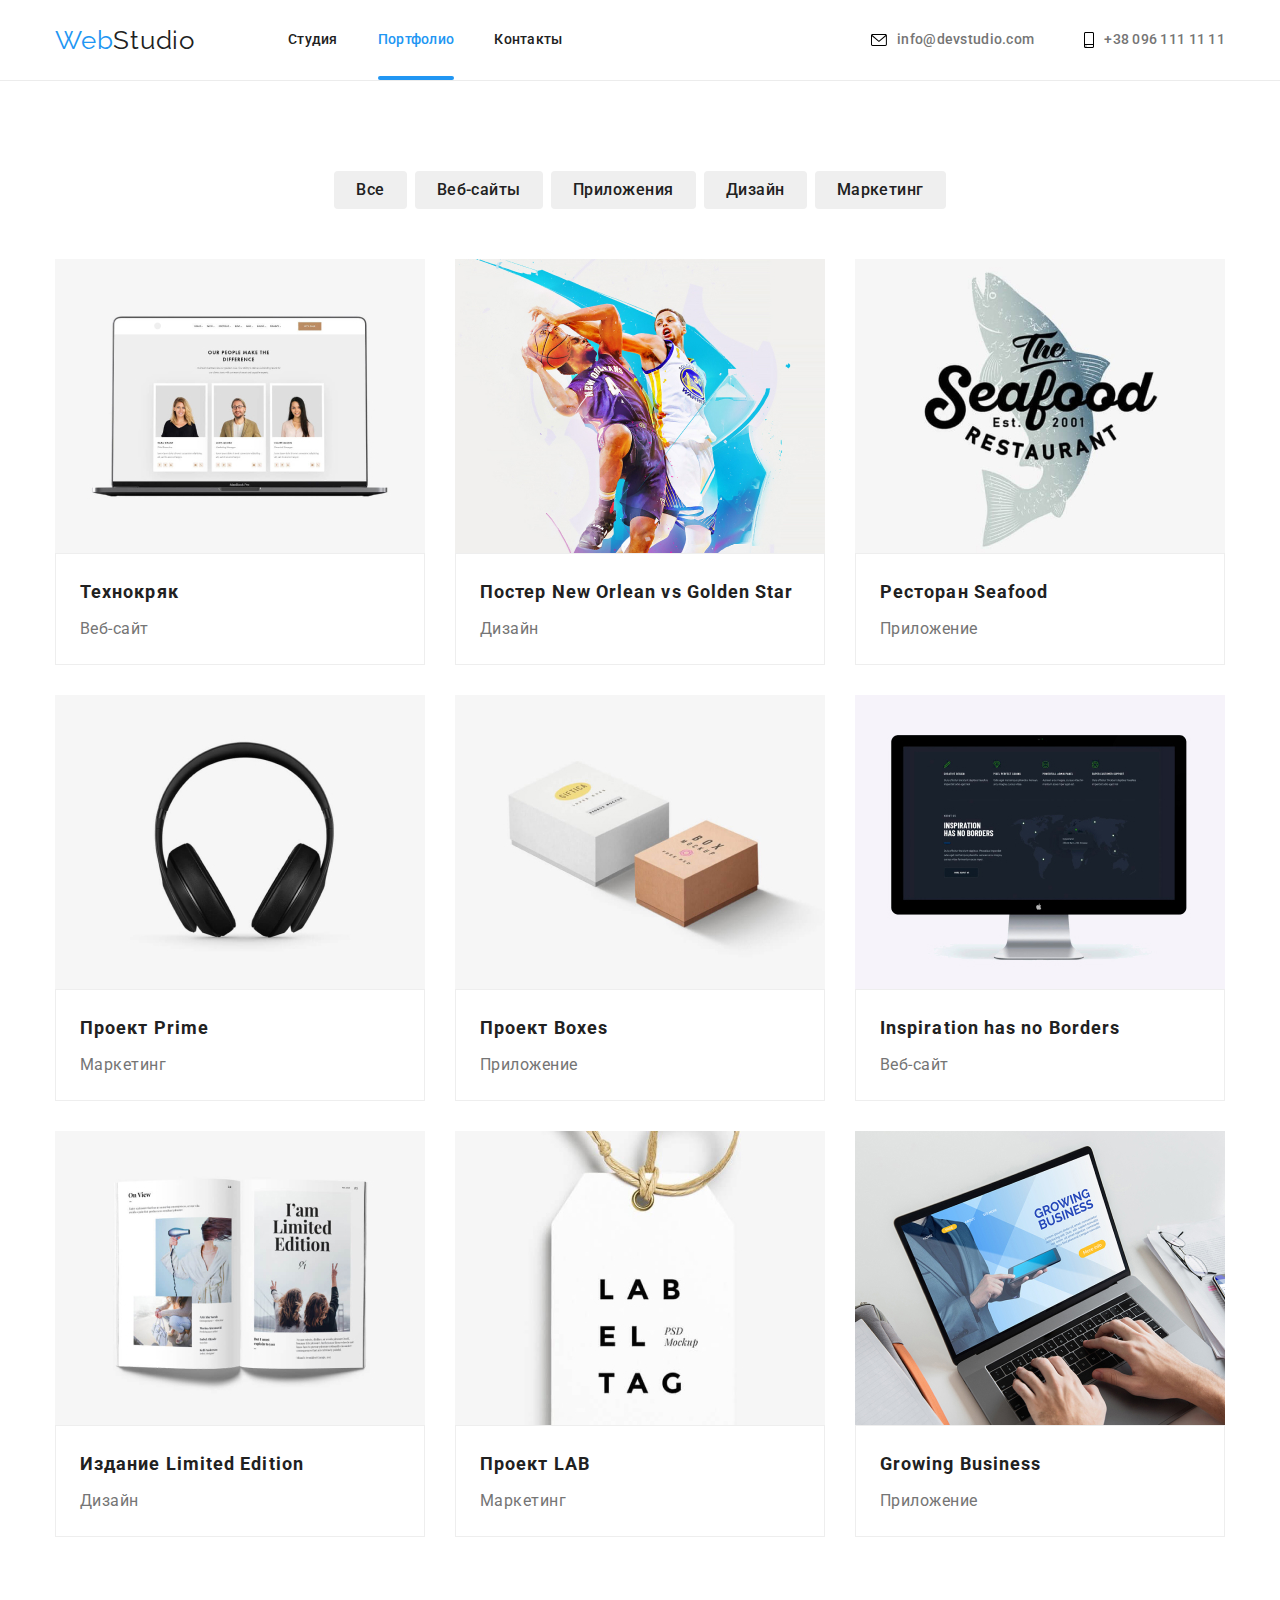
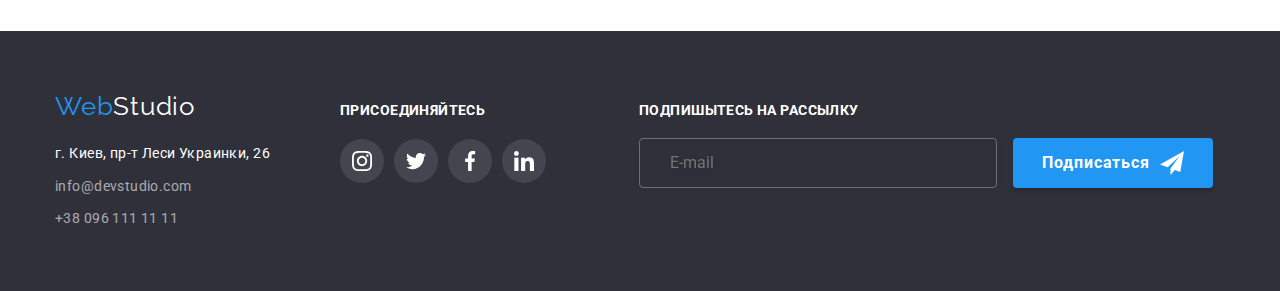
==== portfolio.html @ 2d5330ae "start" ====
<!DOCTYPE html>
<html lang="ru">

<head>
    <meta charset="UTF-8">
    <meta http-equiv="X-UA-Compatible" content="IE=edge">
    <meta name="viewport" content="width=device-width, initial-scale=1.0">
    <title>Document</title>
    <link rel="stylesheet" href="https://cdn.jsdelivr.net/npm/modern-normalize@1.1.0/modern-normalize.min.css">
    <link
        href="https://fonts.googleapis.com/css2?family=Raleway:wght@700&family=Roboto:wght@400;500;700;900&display=swap"
        rel="stylesheet">
    <link rel="stylesheet" href="./css/style.css">

</head>

<body>
    <header class="header-portfolio">

        <div class="container header">
            <a class="logo" href="./index.html"><span class="logo_web">Web</span>Studio</a>

            <nav>
                <ul class="site-nav">
                    <li class="list"><a class="link " href="./index.html">Студия</a></li>
                    <li class="list"><a class="link current" href="./portfolio.html">Портфолио</a></li>
                    <li class="list"><a class="link" href="https://www.google.com/webhp">Контакты</a></li>
                </ul>
            </nav>
            <ul class="auth-nav">
                <li class="list ">

                    <a class="contact mail" href="mailto:info@devstudio.com">
                        <svg class="contact-icon email">
                            <use href="./svg/symbol-defs.svg#icon-mail"></use>
                        </svg> info@devstudio.com</a>
                </li>
                <li class="list">

                    <a class="contact" href="tel:+380961111111">
                        <svg class="contact-icon tell">
                            <use href="./svg/symbol-defs.svg#icon-smartphone"></use>
                        </svg>+38 096 111 11 11</a>
                </li>
            </ul>
        </div>
    </header>
    <main>
        <section class="portfolio-section no-pading">

            <h1 class="visually-hidden">Все</h1>
            <div class="container">

                <ul class="primeri-nav">
                    <li class="list-items"><button class="button" type="button">Все</button></li>
                    <li class="list-items"><button class="button" type="button">Веб-сайты</button></li>
                    <li class="list-items"><button class="button" type="button">Приложения</button></li>
                    <li class="list-items"><button class="button" type="button">Дизайн</button></li>
                    <li class="list-items"><button class="button" type="button">Маркетинг</button></li>
                </ul>
                <ul class="menu">
                    <li class="list-items">
                        <div class="animation"> <img class="images" src="./images/tehnokrak.jpg" alt="Технокряк"
                                width="370">
                            <p class="menu-paragraph">Технокряк это современная площадка распространения коронавируса.
                                Компании используют эту
                                платформу для цифрового
                                шпионажа и атак на защищённые сервера конкурентов.</p>
                        </div>
                        <div class="text-items">
                            <h2 class="title">Технокряк</h2>
                            <p class="paragraph">Веб-сайт</p>
                        </div>
                    </li>
                    <li class="list-items">
                        <img class="images" src="./images/new.jpg" alt="Постер New Orlean vs Golden Star" width="370">
                        <div class="text-items">
                            <h2 class="title">Постер New Orlean vs Golden Star</h2>
                            <p class="paragraph">Дизайн</p>
                        </div>
                    </li>
                    <li class="list-items">
                        <img class="images" src="./images/seafood.jpg" alt="Ресторан Seafood" width="370">
                        <div class="text-items">
                            <h2 class="title">Ресторан Seafood</h2>
                            <p class="paragraph">Приложение</p>
                        </div>
                    </li>
                    <li class="list-items">
                        <img class="images" src="./images/prime.jpg" alt="Проект Prime" width="370">
                        <div class="text-items">
                            <h2 class="title">Проект Prime</h2>
                            <p class="paragraph">Маркетинг</p>
                        </div>
                    </li>
                    <li class="list-items">
                        <img class="images" src="./images/boxes.jpg" alt="Проект Boxes" width="370">
                        <div class="text-items">
                            <h2 class="title">Проект Boxes</h2>
                            <p class="paragraph">Приложение</p>
                        </div>
                    </li>
                    <li class="list-items">
                        <img class="images" src="./images/inspiration.jpg" alt="Inspiration has no Borders" width="370">
                        <div class="text-items">
                            <h3 class="title">Inspiration has no Borders</h3>
                            <p class="paragraph">Веб-сайт</p>
                        </div>
                    </li>
                    <li class="list-items">
                        <img class="images" src="./images/limited.jpg" alt="Издание Limited Edition" width="370">
                        <div class="text-items">
                            <h2 class="title">Издание Limited Edition</h2>
                            <p class="paragraph">Дизайн</p>
                        </div>
                    </li>
                    <li class="list-items">
                        <img class="images" src="./images/lab.jpg" alt="Проект LAB" width="370">
                        <div class="text-items">
                            <h2 class="title">Проект LAB</h2>
                            <p class="paragraph">Маркетинг</p>
                        </div>
                    </li>
                    <li class="list-items">
                        <img class="images" src="./images/growing.jpg" alt="Growing Business" width="370">
                        <div class="text-items">
                            <h2 class="title">Growing Business</h2>
                            <p class="paragraph">Приложение</p>
                        </div>
                    </li>

                </ul>
        </section>


    </main>
    <footer class="footer">
        <div class="container footer-flex">
            <div class="adress">
                <a class="logo-footer" href="./index.html"><span class="logo_web">Web</span>Studio</a>
                <address>
                    <ul class="list">
                        <li class="list-items"><a class="adress"
                                href="https://www.google.com.ua/maps/place/бул.+Леси+Украинки,+26,+Киев,+02000/@50.4265807,30.5361918,17z/data=!3m1!4b1!4m5!3m4!1s0x40d4cf0e033ecbe9:0x57a4dffefec77da0!8m2!3d50.4265807!4d30.5383858?hl=ru">г.
                                Киев, пр-т Леси Украинки, 26</a></li>
                        <li class="list-items"><a class="contact" href="mailto:info@devstudio.com">
                                info@devstudio.com</a>
                        </li>
                        <li class="list-items"><a class="contact" href="tel:+380961111111">+38 096 111 11 11</a></li>
                    </ul>
            </div>

            </address>
            <div class="social-network">
                <h3 class="title">присоединяйтесь</h3>
                <ul class="list">
                    <li class="items">
                        <a href="#" class="link">
                            <svg class="icon">
                                <use href="./svg/symbol-defs.svg#icon-instagram"></use>
                            </svg>
                        </a>

                    </li>
                    <li class="items">
                        <a href="#" class="link">
                            <svg class="icon">
                                <use href="./svg/symbol-defs.svg#icon-twitter"></use>
                            </svg>
                        </a>

                    </li>
                    <li class="items">
                        <a href="#" class="link">
                            <svg class="icon">
                                <use href="./svg/symbol-defs.svg#icon-facebook"></use>
                            </svg>
                        </a>

                    </li>
                    <li class="items">
                        <a href="#" class="link">
                            <svg class="icon">
                                <use href="./svg/symbol-defs.svg#icon-linkedin"></use>
                            </svg>
                        </a>

                    </li>

                </ul>
            </div>
            <form class="form-subscribe">
                <div class="form-container">
                    <div class="subscribe-window-cont">
                        <label for="input-mail" class="subscribe-text">Подпишытесь на рассылку</label>
                        <input type="email" name="email" value="" class="window-mail" id="input-mail"
                            placeholder="E-mail" />
                    </div>
                    <button type="submit" class="subscribe-b">Подписаться
                        <svg class="icon-send">
                            <use href="./svg/symbol-defs.svg#icon-send"></use>
                        </svg></button>
                </div>

            </form>
        </div>
    </footer>
</body>
---- css/style.css ----
:root {
  --primeri-text-color: #757575;
  --title-text-color: #212121;
  --accent-color: #2196f3;
  --primeri-bg-color: #ffffff;
  --title-margiin-bottom: 10px;
}

body {
  background-color: var(--primeri-bg-color);
  color: var(--title-text-color);
font-family: Roboto, sans-serif;
}
h1,h2,h3,h4,h5,h6{
  margin-top: 0;
  margin-bottom: 0;
}
ul {
  list-style: none;
  margin-bottom: 0;
  margin-top: 0;
  padding: 0;
}
a {
  text-decoration: none;
}
p{
  margin-bottom: 0;
  margin-top: 0;
}
img{
  display: block;
}
.visually-hidden {
  position: absolute;
  white-space: nowrap;
  width: 1px;
  height: 1px;
  overflow: hidden;
  border: 0;
  padding: 0;
  clip: rect(0 0 0 0);
  clip-path: inset(50%);
  margin: -1px;
}
.container {
  width: 1200px;
  padding-left: 15px;
  padding-right: 15px;
  margin-left: auto;
  margin-right: auto;
}

/* Button */
.button-primeri {
  display: inline-block;
  color: var(--primeri-bg-color);
  background-color: var(--accent-color);
  font-family: Roboto, sans-serif;
  font-size: 16px;
  line-height: calc(30 / 16);
  font-weight:bold;
  cursor: pointer;
  letter-spacing: 0.06em;
  border-radius: 4px;
  padding: 10px 32px;
  min-width: 200px;
  text-align: center;
}
.section .no-pading{
  padding-top: 0;
  padding-bottom: 0;
}
/* шапка */
.header{
  display: flex;
  align-items: center;
}
.logo {
  color: var(--title-text-color);
  font-family: Raleway;
  font-size: 26px;
  line-height: 1.19;
  letter-spacing: 0.03em;
}
.logo_web {
  color: var(--accent-color);
  font-family: Raleway;
  font-size: 26px;
  line-height: 1.19;
  letter-spacing: 0.03em;
}
.logo-footer {
  margin-bottom: 20px;
  color: var(--primeri-bg-color);
  font-family: Raleway;
  font-size: 26px;
  line-height: 1.19;
  letter-spacing: 0.03em;
}
.site-nav{
  padding: 0;
  margin: 0;
  display: flex;
  margin-left: 93px;
}
.site-nav .list + .list{
  margin-left: 40px;
}
.site-nav .link {
  display: block;
  padding-top: 32px;
  padding-bottom: 32px;
  color: var(--title-text-color);
  font-size: 14px;
  line-height: 1.14;
  font-weight: 500;
  letter-spacing: 0.02em;
  position: relative;
  transition: color 250ms ;
}
.site-nav .link:focus,
.site-nav .link:hover {
  color: var(--accent-color);
  
}
.site-nav .link.current {
  color: var(--accent-color);
}
.current::after{
  position: absolute;
  bottom: 0;
  content: "";
  display: block;
  height: 4px;
  min-width: 48px;
  border-radius: 2px;
  background-color: #2196F3;
  width: 100%;
}
.auth-nav{margin-left: auto;
   padding: 0;
  display: flex;
 
}

.auth-nav .list:not(:first-child){
  margin-left: 50px;
}
.auth-nav .contact {
  color: var(--primeri-text-color);
  font-size: 14px;
  line-height: 1.14;
  font-weight: 500;
  letter-spacing: 0.02em;
  display: flex;
  align-items: center;
 transition: color 250ms;
}
.auth-nav .contact:hover,
.auth-nav .contact:focus {
  color: var(--accent-color); 
}
.auth-nav .contact-icon{
transition: fill 250ms;
}
.auth-nav .contact:hover .contact-icon,
.auth-nav .contact:focus .contact-icon{
  fill: var(--accent-color);
}
.auth-nav .email{
  width: 16px;
  height: 12px;
  margin-right: 10px;
}

.auth-nav .tell{
  
  width: 10px;
  height: 16px;
  margin-right: 10px;
}
/* main-title */
.main {
  
  padding-top: 200px;
  padding-bottom: 200px;
  /* background-color: #2f303a; */
  text-align: center;
  background:  rgba(47, 48, 58, 0.4);
  background-image:linear-gradient(rgba(47, 48, 58, 0.4),rgba(47, 48, 58, 0.4)), url(../images/bg-main.jpg)  ;
  background-size: cover;
  background-position: center;
  width: 1600px;
  margin-left: auto;
  margin-right: auto;
 
}

.main-title {
  margin-top: 0;
  margin-bottom: 30px;
  color: var(--primeri-bg-color);
  font-size: 44px;
  line-height: 1.36;
  letter-spacing: 0.06em;
  text-align: center;
}
.backdrop{
  position: fixed;
  top: 0;
  left: 0;
  width: 100vw;
  height: 100vh;
  background: rgba(47, 48, 58, 0.8);
}
/* ---------------------Modal-Window------------------ */
.backdrop.is-hidden{
  opacity: 0;
  pointer-events: none;
}
.modal {
     position: absolute;
   top: 50%;
   left: 50%;
   transform: translate(-50% ,-50%);
   padding: 40px;

  height: 581px;
  width: 528px;

  background-color: var(--primeri-bg-color);
box-shadow: 0px 1px 3px rgba(0, 0, 0, 0.12), 0px 1px 1px rgba(0, 0, 0, 0.14), 0px 2px 1px rgba(0, 0, 0, 0.2);
border-radius: 4px;
}

.close {
  position: absolute;
  top: 8px;
  right: 8px;
  display: flex;
width: 30px;
height: 30px;
border-radius: 50%;
justify-content: center;
align-items: center;
border: 0;
padding: 0;

}
.modal-paragraph{
text-align: center;

margin-bottom: 10px;

font-weight: bold;
font-size: 20px;
line-height: calc(23 /20);
letter-spacing: 0.03em;
color: var(--title-text-color);
}
.window-form{
  position: absolute;
}
.container-label{
  font-size: 12px;
line-height: calc(14 / 12);
letter-spacing: 0.01em;
display: block;
margin-bottom: 4px;
}
.container-input{
  
  width: 448px;
  height: 40px;

  outline: none;
}
.input-container{
  margin-bottom: 10px;
  position: relative;
}
.feature{
  padding-top: 94px;
  padding-bottom: 94px;

}
.feature .list{
  padding: 0;
  margin: 0;
  display: flex;
}
.feature .list-item{
  width: 270px;
}
.feature .list-item:not(:last-child){
  margin-right: 30px;
}
.feature .bg{
  width: 270px;
  height: 120px;
  background: #F5F4FA;
border-radius: 4px;
margin-bottom: 30px;
display: flex;
align-items: center;
justify-content: center;
}
 .feature .icon{
  width: 70px;
  height: 70px;
  }

.feature .feature-title {

  margin-bottom: var(--title-margiin-bottom);
  color: var(--title-text-color);
  font-family: Roboto;
  font-size: 14px;
  line-height: 1.14;
  font-weight: bold;
  text-transform: uppercase;
  letter-spacing: 0.03em;
}
.feature .paragraph {
  color: var(--primeri-text-color);
  font-size: 14px;
  line-height: 1.71;
  letter-spacing: 0.03em;
}

/* images */
.images{
  padding-bottom: 94px;
}
.images .title {
  text-align: center;
  margin-bottom: 50px;
  color: var(--title-text-color);
  font-size: 36px;
  line-height: 1.16;
  letter-spacing: 0.03em;
}
.images .list{
  display: flex;
}
.images .list-items + .list-items{
  margin-left: 30px;
}
.images .animation{
  position: relative;
  overflow: hidden;
}
.images .text{
  bottom: 0;
  padding: 27px 82px;
  position: absolute;
  width: 100%;
font-weight: bold;
font-size: 14px;
line-height: calc(16px / 14px);
text-align: center;
letter-spacing: 0.03em;
color: var(--primeri-bg-color);
background: rgba(47, 48, 58, 0.8)
}

/* Team */
.team {
  padding-top: 88px;
  padding-bottom: 94px;
  background-color: #f5f4fa;
}

.team .team-title {
  text-align: center;
  margin-bottom: 50px;
  color: var(--title-text-color);
  font-size: 36px;
  line-height: 1.16;
  font-weight: bold;
  letter-spacing: 0.03em;
}
.team .list{
  display: flex;
}
.team .list-items:not(:last-child){
  margin-right: 30px;
}
.team .list-items{
box-shadow: 0px 1px 3px rgba(0, 0, 0, 0.12), 0px 1px 1px rgba(0, 0, 0, 0.14), 0px 2px 1px rgba(0, 0, 0, 0.2);
border-radius: 0px 0px 4px 4px;
border: 1px solid #EEEEEE;
 background-color: var(--primeri-bg-color)
}
.team .images{
  margin-top: 0;
  border-top: 0;
  padding-bottom: 0;
}
.team .title {
  text-align: center;
  margin-bottom: var(--title-margiin-bottom);
  color: var(--title-text-color);
  font-size: 16px;
  line-height: 1.16;
  font-weight: 500;
  letter-spacing: 0.03em;
}

.team .team-paragraph {
  color: var(--primeri-text-color);
  font-weight: normal;
  font-size: 16px;
  line-height: 1.18;
  letter-spacing: 0.03em;
  text-align: center;
}
.team .text-items{
  padding-top: 30px;
}

.team .icon{
  width: 20px;
  height: 20px;
  fill: #AFB1B8;
  transition: fill 250ms;
}
.team .list-icon{
display: flex;
justify-content: center;
margin: 16px 32px 30px 32px;
}
.team .link{
  display: flex;
  border-radius: 50%;
  background-color: var(--primeri-bg-color);
  width: 44px;
  height: 44px;
  align-items: center;
  justify-content: center;
  transition: background-color 250ms;
}
.team .list-item:not(:last-child){
  margin-right: 10px;
}
.team .link:hover,
.team .link:focus{
background-color: var(--accent-color);


}

.team .link:hover .icon,
.team .link:focus .icon{
fill: var(--primeri-bg-color);

}
/*-------------customers---------*/
.customers{
  display: flex;
}
.customers .custom{
  padding-top: 95px;
  padding-bottom: 95px;
}
.customers .title{font-weight: bold;
font-size: 36px;
line-height: calc(42px / 36px);
text-align: center;
letter-spacing: 0.03em;
margin-bottom: 50px;
}
.customers .list{
  display: flex;
}
.customers .bg{
  display: flex;
  align-items: center;
  justify-content: center;
  width: 170px;
height: 92px;
  border: 1px solid #AFB1B8;
box-sizing: border-box;
border-radius: 4px;
transition: border-color 250ms;
}
.customers .item:not(:last-child){
  margin-right: 30px;
}
.customers .icon{
  width: 106px;
  height: 60px;
  /* margin: 16px 32px 16px 32px; */
  fill: #AFB1B8;
    transition: fill 250ms;
}
.customers .bg:hover,
.customers .bg:focus{
  border-color: var(--accent-color);
  
}
.customers .bg:hover .icon,
.customers .bg:focus .icon{
  fill: var(--accent-color);

}
/* footer */
.footer {
  background-color: #2f303a;
  padding: 0;
   padding-top: 60px;
  padding-bottom: 60px;
  display: flex;
}
.footer .list{
  padding: 0;
  display: inline-block;
}
.footer .footer-flex{
  display: flex;
  align-items: baseline;
  
}
.footer .adress {
  color: var(--primeri-bg-color);
  font-size: 14px;
  line-height: 1.71;
  font-style: normal;
  letter-spacing: 0.03em;
}
.footer .list-items + .list-items{
margin-top: 9px;
}
.footer .contact {
  padding: 0 0 0 0;
  color: rgba(255, 255, 255, 0.6);
  font-size: 14px;
  line-height: 1.71;
  font-weight: 400;
  font-style: normal;
  letter-spacing: 0.03em;
  transition: color 250ms;
}
.footer .contact:focus,
.footer .contact:hover {
  color: var(--accent-color);
  
}
/* social-network */
.social-network{
  display: flex;
  flex-direction: column;
  margin-left: 70px;
}
.social-network .title{
font-weight: bold;
font-size: 14px;
line-height: calc(16px / 12px);
letter-spacing: 0.03em;
text-transform: uppercase;
color: var(--primeri-bg-color);
margin-bottom: 20px;
}
.footer .social-network .items + .items{
  margin-left: 10px;
}
.footer .adress{
  display: flex;
  flex-direction: column;
}
.footer .social-network .list{
  display: flex;
}
.footer .social-network .icon{
  width: 20px;
  height: 20px;
  fill: var(--primeri-bg-color);
}
.footer .social-network .link{
  display: flex;
  border-radius: 50%;
  background-color: rgba(255, 255, 255, 0.1);;
  width: 44px;
  height: 44px;
  align-items: center;
  justify-content: center;
  transition: background-color 250ms;
}
.footer .social-network .link:hover,
.footer .social-network .link:focus{
  background-color: var(--accent-color);
  
}
.form-subscribe{
  display: flex;
  position: relative;
  margin-left: 93px;
  
}
.form-subscribe .subscribe-window-cont{
  display: flex;
  flex-direction: column;
}
.form-subscribe .form-container{
  position: relative;
  display: flex;
 
  min-width: 574px;
}
.form-subscribe .subscribe-text{
  margin-bottom: 20px;
font-weight: bold;
font-size: 14px;
line-height: calc(16 / 14);
letter-spacing: 0.03em;
text-transform: uppercase;
color: var(--primeri-bg-color);

}
.form-subscribe .subscribe-b{
  margin-left: 12px;
  width: 200px;
  height: 50px;
  background: #2196F3;
  box-shadow: 0px 4px 4px rgba(0, 0, 0, 0.15);
  border-radius: 4px;
  border: 0;

  font-family: Roboto;
  font-weight: bold;
  font-size: 16px;
line-height: calc(38 / 16);
letter-spacing: 0.06em;
color: var(--primeri-bg-color);
position: absolute;
right: 0;
bottom: 0;
display: flex;
align-items: center;
justify-content: center;
cursor: pointer;
}
 .form-subscribe .window-mail{
  background-color: transparent;
  width: 358px;
height: 50px;
border: 1px solid rgba(255, 255, 255, 0.3);
box-sizing: border-box;
filter: drop-shadow(0px 4px 4px rgba(0, 0, 0, 0.15));
border-radius: 4px;
color: var(--primeri-bg-color);
padding-left: 30px;
}

.form-subscribe .icon-send{
  width: 24px;
  height: 24px;
  fill: var(--primeri-bg-color);
  margin-left: 10px;

}


/*         PORFOLIO           */
.header-portfolio{
  border-bottom: 1px solid #ECECEC;;
}
.portfolio-section{
padding-top: 90px;
padding-bottom: 94px;
}
/* primeri nav */
.primeri-nav{
  margin-bottom: 50px;
  display: flex;
  align-content: center;
  justify-content: center;
}
.primeri-nav .button {
  font-weight: 500;
  padding: 6px 22px 6px 22px;
  color: var(--title-text-color);
  font-family: Roboto, sans-serif;
  font-size: 16px;
  line-height: calc( 26 / 16);
  letter-spacing: 0.03em;
  border-radius: 4px;
  border: 0px;
  cursor: pointer;
  transition:color, background-color ,250ms;
}
.primeri-nav .list-items + .list-items{
  margin-left: 8px;
}

.primeri-nav .button:hover,
.primeri-nav .button:focus {
  color: var(--primeri-bg-color);
  background-color: var(--accent-color);
  
}
/* menu */
.menu{
  display: flex;
  flex-wrap: wrap;
  padding: 0;
}

.menu .list-items{
margin-bottom: 30px;
}
.menu .animation{
  position: relative;
  overflow: hidden;
}
.menu .menu-paragraph{
  height: 100%;
  position: absolute;
  top: 0;
  left: 0;
  color: var(--primeri-bg-color);
 font-style: normal;
font-weight: normal;
font-size: 18px;
line-height: calc(28 /18);
letter-spacing: 0.03em;
padding: 63px 24px;
background: rgba(33, 150, 243, 0.9);
transform: translateY(100%);
transition: transform 250ms ;
}
.menu .list-items:hover .menu-paragraph{
  transform: translate(0);
}

.menu .list-items:nth-child(3n + 2){
  margin-left: 30px;
  margin-right: 30px;
}
.menu .list-items:nth-last-child(-n + 3){
  margin-bottom: 0px;
}
.menu .images{
  display: block;
  padding-top: 0;
  padding-bottom: 0;
}
.menu .title {
  margin-bottom: 4px;
  color: var(--title-text-color);
  font-size: 18px;
  line-height: 2;
  letter-spacing: 0.06em;
}
.menu .paragraph {
  color: var(--primeri-text-color);
  font-weight: normal;
  font-size: 16px;
  line-height: 1.87;
  letter-spacing: 0.03em;
}
.menu .text-items{
  padding: 20px 24px 20px 24px;
  border: 1px solid #EEEEEE;
  box-sizing: border-box;
}
.menu .list-items:hover {
 box-shadow: 0px 1px 1px rgba(0, 0, 0, 0.12), 0px 4px 4px rgba(0, 0, 0, 0.06), 1px 4px 6px rgba(0, 0, 0, 0.16); 
}
/* --------------------Modal----------------- */
.modal{
  width: 528px;
    min-height: 581px;
    background-color: #ffffff;
    border-radius: 5px;
    position: absolute;
    top: 50%;
    left: 50%;
    transform: translate(-50%, -50%);
    padding: 40px;
}
.modal-close {
    position: absolute;
    top: 10px;
    right: 10px;
    border-radius: 50%;
    background-color: transparent;
    width: 30px;
    height: 30px;
    border: 1px solid rgba(0, 0, 0, 0.1);
    cursor: pointer;
}
.modal .modal-icon-close{
transition: fill 250ms;
}
.modal .modal-close:focus .modal-icon-close,
.modal .modal-close:hover .modal-icon-close{
  fill: var(--accent-color);
}
.modal-field {
    margin-bottom: 10px;
}
.modal-label {
    font-size: 12px;
    color: #999999;
    display: block;
    margin-bottom: 5px;
}
.input-wrapper {
    position: relative;
}
.modal-text{
  height: 120px;
    padding: 12px, 16px ;
    resize: none;
}
.modal-input, .modal-text {
    outline: none;
    width: 100%;
    height: 40px;
    background-color: transparent;
    padding-left: 30px;
    padding-right: 10px;
    font-size: 14px;
    border: 1px solid rgba(33, 33, 33, 0.2);
    box-sizing: border-box;
     border-radius: 4px;
     transition: border-color 250ms
    cubic-bezier(0.4, 0, 0.2, 1)
}
.modal-input:focus{
border-color: var(--accent-color);
}
.modal-input:focus + .modal-icon{
  fill: var(--accent-color);
}
.modal-text{
  height: 120px;
    padding: 12px 16px ;
    resize: none;
}
.modal-coment{
  margin-bottom: 20px;
}
.modal-icon {
    position: absolute;
    left: 8px;
    top: 50%;
    transform: translateY(-50%);
    
    transition: fill 250ms
    cubic-bezier(0.4, 0, 0.2, 1)
}
.modal-check-text {
    
    color: #999999;
    display: flex;
    flex-wrap: nowrap;
    align-items: center;
    justify-content: center;

    font-size: 14px;
line-height: 24px;
letter-spacing: 0.03em;
}
.check-icon {
    fill: transparent;
}
.link-checkbox{
  text-decoration: underline;
  padding-left: 4px;
  font-size: 14px;
line-height: 24px;
letter-spacing: 0.03em;
color: var(--accent-color);
}
.checbox-text{
    font-size: 14px;
line-height: 24px;
letter-spacing: 0.03em;
display: flex;
}
.modal-check-text span {
  width: 16px;
  height: 15px;
  border: 2px solid var(--title-text-color);
  display: block;
  border-radius: 2px;
  margin-right: 7px;
  display: flex;
  align-items: center;
  justify-content: center;
}
.modal-check:checked + .modal-check-text span{
  background-color: #2196f3;
  border: none;
}
.modal-check{
  margin-bottom: 30px;
}
.model-but{
  display: flex;
  justify-content: center;
  margin-bottom: 40px;
}
.submit{ 
width: 200px;
height: 50px;
box-shadow: 0px 4px 4px rgba(0, 0, 0, 0.15);
border-radius: 4px;
border: none;

font-family: Roboto;
font-weight: bold;
font-size: 16px;
line-height: calc(30 / 16);
color: var(--primeri-bg-color);
background-color: var(--accent-color);
  letter-spacing: 0.06em;

  cursor: pointer;
  
}
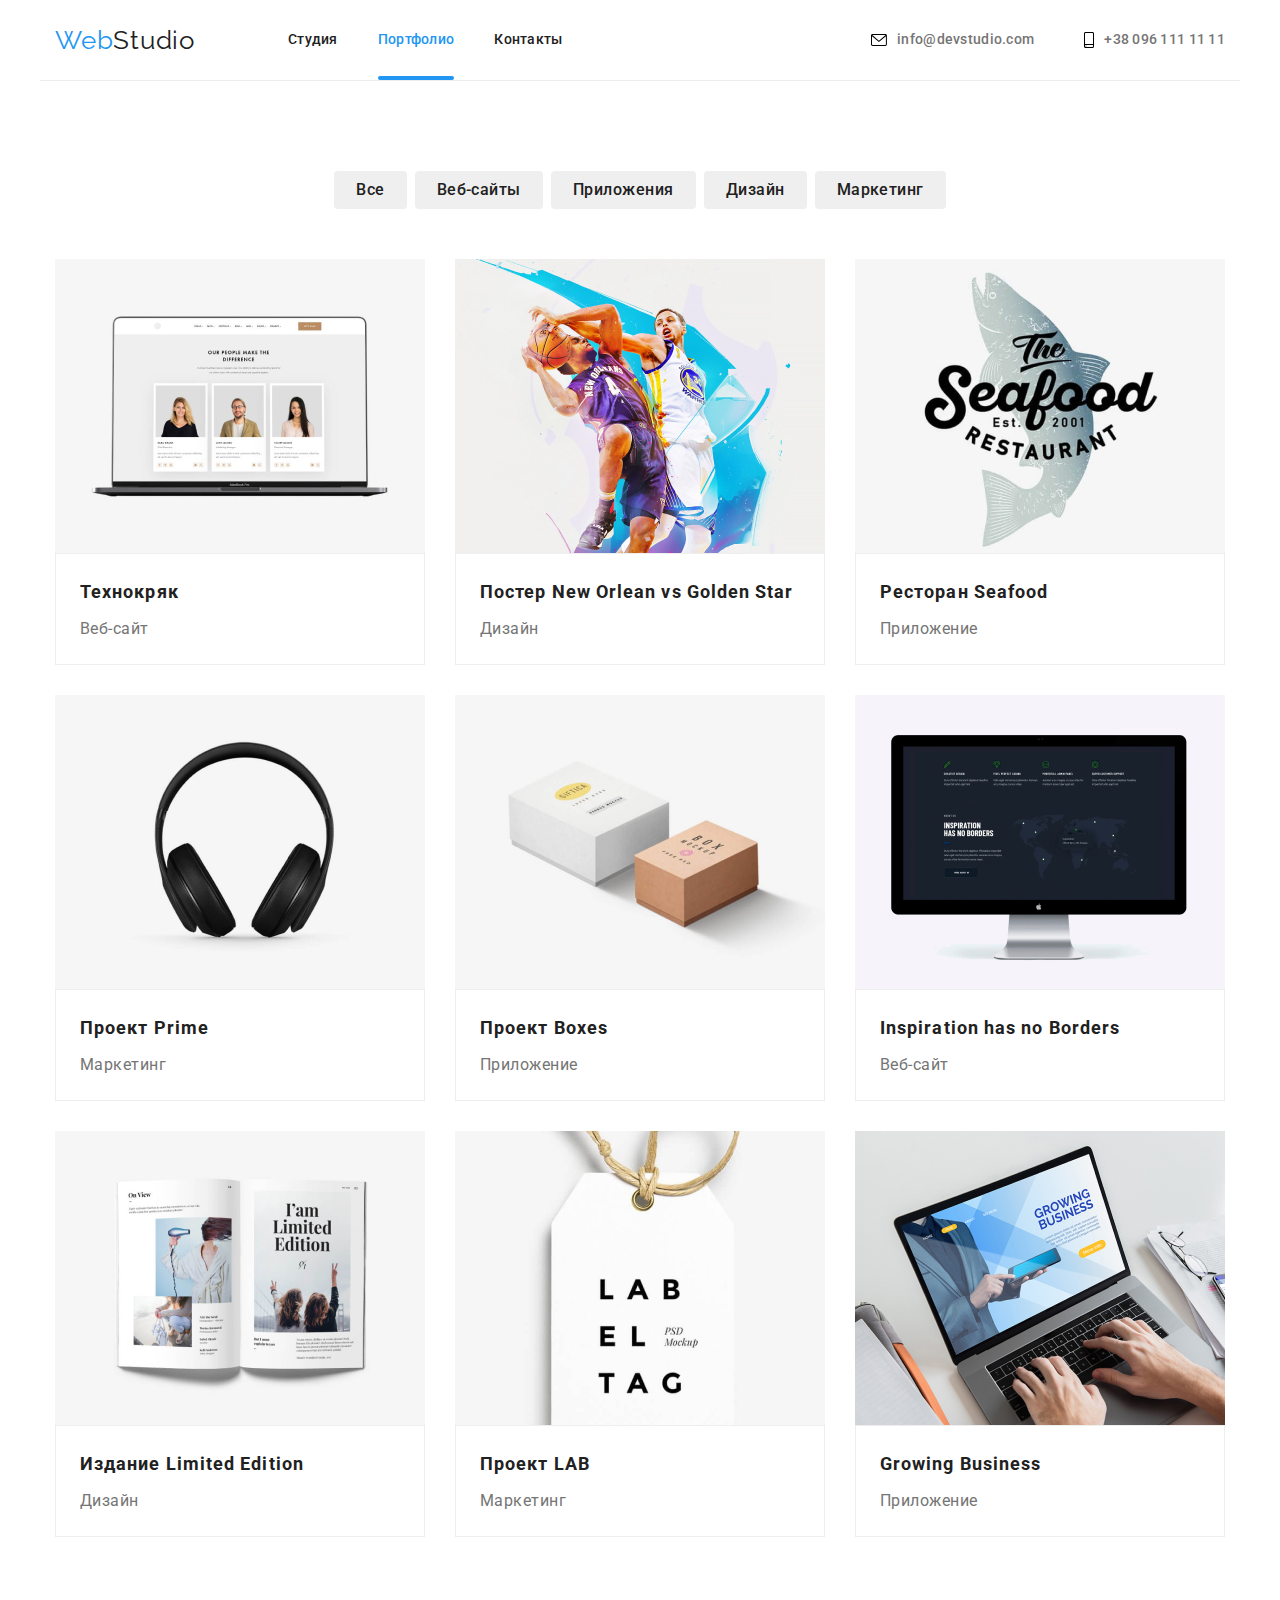
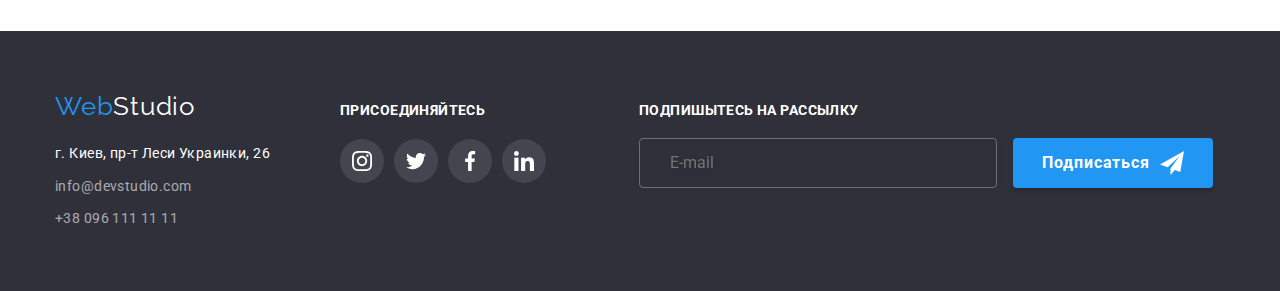
==== commit a5a83ea4: "finish" ====
--- a/portfolio.html
+++ b/portfolio.html
@@ -10,35 +10,36 @@
     <link
         href="https://fonts.googleapis.com/css2?family=Raleway:wght@700&family=Roboto:wght@400;500;700;900&display=swap"
         rel="stylesheet">
+        <link rel="stylesheet" href="css/main.css">
     <link rel="stylesheet" href="./css/style.css">
 
 </head>
 
 <body>
-    <header class="header-portfolio">
-
-        <div class="container header">
+    <header>
+    
+        <div class="container header header-portfolio">
             <a class="logo" href="./index.html"><span class="logo_web">Web</span>Studio</a>
-
+    
             <nav>
                 <ul class="site-nav">
-                    <li class="list"><a class="link " href="./index.html">Студия</a></li>
-                    <li class="list"><a class="link current" href="./portfolio.html">Портфолио</a></li>
-                    <li class="list"><a class="link" href="https://www.google.com/webhp">Контакты</a></li>
+                    <li class="site-nav-list"><a class="site-nav-link " href="./index.html">Студия</a></li>
+                    <li class="site-nav-list"><a class="site-nav-link current" href="./portfolio.html">Портфолио</a></li>
+                    <li class="site-nav-list"><a class="site-nav-link" href="https://www.google.com/webhp">Контакты</a></li>
                 </ul>
             </nav>
             <ul class="auth-nav">
-                <li class="list ">
-
-                    <a class="contact mail" href="mailto:info@devstudio.com">
-                        <svg class="contact-icon email">
+                <li class="auth-nav-list ">
+    
+                    <a class="auth-nav-contact mail" href="mailto:info@devstudio.com">
+                        <svg class="auth-nav-icon email">
                             <use href="./svg/symbol-defs.svg#icon-mail"></use>
                         </svg> info@devstudio.com</a>
                 </li>
-                <li class="list">
-
-                    <a class="contact" href="tel:+380961111111">
-                        <svg class="contact-icon tell">
+                <li class="auth-nav-list">
+    
+                    <a class="auth-nav-contact" href="tel:+380961111111">
+                        <svg class="auth-nav-icon tell">
                             <use href="./svg/symbol-defs.svg#icon-smartphone"></use>
                         </svg>+38 096 111 11 11</a>
                 </li>
@@ -52,80 +53,80 @@
             <div class="container">
 
                 <ul class="primeri-nav">
-                    <li class="list-items"><button class="button" type="button">Все</button></li>
-                    <li class="list-items"><button class="button" type="button">Веб-сайты</button></li>
-                    <li class="list-items"><button class="button" type="button">Приложения</button></li>
-                    <li class="list-items"><button class="button" type="button">Дизайн</button></li>
-                    <li class="list-items"><button class="button" type="button">Маркетинг</button></li>
+                    <li class="primeri-nav-list-items"><button class="primeri-nav-button" type="button">Все</button></li>
+                    <li class="primeri-nav-list-items"><button class="primeri-nav-button" type="button">Веб-сайты</button></li>
+                    <li class="primeri-nav-list-items"><button class="primeri-nav-button" type="button">Приложения</button></li>
+                    <li class="primeri-nav-list-items"><button class="primeri-nav-button" type="button">Дизайн</button></li>
+                    <li class="primeri-nav-list-items"><button class="primeri-nav-button" type="button">Маркетинг</button></li>
                 </ul>
                 <ul class="menu">
-                    <li class="list-items">
-                        <div class="animation"> <img class="images" src="./images/tehnokrak.jpg" alt="Технокряк"
+                    <li class="menu-list-items">
+                        <div class="menu-animation"> <img class="menu-images" src="./images/tehnokrak.jpg" alt="Технокряк"
                                 width="370">
-                            <p class="menu-paragraph">Технокряк это современная площадка распространения коронавируса.
+                            <p class="menu-paragraph-animation">Технокряк это современная площадка распространения коронавируса.
                                 Компании используют эту
                                 платформу для цифрового
                                 шпионажа и атак на защищённые сервера конкурентов.</p>
                         </div>
-                        <div class="text-items">
-                            <h2 class="title">Технокряк</h2>
-                            <p class="paragraph">Веб-сайт</p>
-                        </div>
-                    </li>
-                    <li class="list-items">
-                        <img class="images" src="./images/new.jpg" alt="Постер New Orlean vs Golden Star" width="370">
-                        <div class="text-items">
-                            <h2 class="title">Постер New Orlean vs Golden Star</h2>
-                            <p class="paragraph">Дизайн</p>
-                        </div>
-                    </li>
-                    <li class="list-items">
-                        <img class="images" src="./images/seafood.jpg" alt="Ресторан Seafood" width="370">
-                        <div class="text-items">
-                            <h2 class="title">Ресторан Seafood</h2>
-                            <p class="paragraph">Приложение</p>
-                        </div>
-                    </li>
-                    <li class="list-items">
-                        <img class="images" src="./images/prime.jpg" alt="Проект Prime" width="370">
-                        <div class="text-items">
-                            <h2 class="title">Проект Prime</h2>
-                            <p class="paragraph">Маркетинг</p>
-                        </div>
-                    </li>
-                    <li class="list-items">
-                        <img class="images" src="./images/boxes.jpg" alt="Проект Boxes" width="370">
-                        <div class="text-items">
-                            <h2 class="title">Проект Boxes</h2>
-                            <p class="paragraph">Приложение</p>
-                        </div>
-                    </li>
-                    <li class="list-items">
-                        <img class="images" src="./images/inspiration.jpg" alt="Inspiration has no Borders" width="370">
-                        <div class="text-items">
-                            <h3 class="title">Inspiration has no Borders</h3>
-                            <p class="paragraph">Веб-сайт</p>
-                        </div>
-                    </li>
-                    <li class="list-items">
-                        <img class="images" src="./images/limited.jpg" alt="Издание Limited Edition" width="370">
-                        <div class="text-items">
-                            <h2 class="title">Издание Limited Edition</h2>
-                            <p class="paragraph">Дизайн</p>
-                        </div>
-                    </li>
-                    <li class="list-items">
-                        <img class="images" src="./images/lab.jpg" alt="Проект LAB" width="370">
-                        <div class="text-items">
-                            <h2 class="title">Проект LAB</h2>
-                            <p class="paragraph">Маркетинг</p>
-                        </div>
-                    </li>
-                    <li class="list-items">
-                        <img class="images" src="./images/growing.jpg" alt="Growing Business" width="370">
-                        <div class="text-items">
-                            <h2 class="title">Growing Business</h2>
-                            <p class="paragraph">Приложение</p>
+                        <div class="menu-text-items">
+                            <h2 class="menu-title">Технокряк</h2>
+                            <p class="menu-paragraph">Веб-сайт</p>
+                        </div>
+                    </li>
+                    <li class="menu-list-items">
+                        <img class="menu-images" src="./images/new.jpg" alt="Постер New Orlean vs Golden Star" width="370">
+                        <div class="menu-text-items">
+                            <h2 class="menu-title">Постер New Orlean vs Golden Star</h2>
+                            <p class="menu-paragraph">Дизайн</p>
+                        </div>
+                    </li>
+                    <li class="menu-list-items">
+                        <img class="menu-images" src="./images/seafood.jpg" alt="Ресторан Seafood" width="370">
+                        <div class="menu-text-items">
+                            <h2 class="menu-title">Ресторан Seafood</h2>
+                            <p class="menu-paragraph">Приложение</p>
+                        </div>
+                    </li>
+                    <li class="menu-list-items">
+                        <img class="menu-images" src="./images/prime.jpg" alt="Проект Prime" width="370">
+                        <div class="menu-text-items">
+                            <h2 class="menu-title">Проект Prime</h2>
+                            <p class="menu-paragraph">Маркетинг</p>
+                        </div>
+                    </li>
+                    <li class="menu-list-items">
+                        <img class="menu-images" src="./images/boxes.jpg" alt="Проект Boxes" width="370">
+                        <div class="menu-text-items">
+                            <h2 class="menu-title">Проект Boxes</h2>
+                            <p class="menu-paragraph">Приложение</p>
+                        </div>
+                    </li>
+                    <li class="menu-list-items">
+                        <img class="menu-images" src="./images/inspiration.jpg" alt="Inspiration has no Borders" width="370">
+                        <div class="menu-text-items">
+                            <h3 class="menu-title">Inspiration has no Borders</h3>
+                            <p class="menu-paragraph">Веб-сайт</p>
+                        </div>
+                    </li>
+                    <li class="menu-list-items">
+                        <img class="menu-images" src="./images/limited.jpg" alt="Издание Limited Edition" width="370">
+                        <div class="menu-text-items">
+                            <h2 class="menu-title">Издание Limited Edition</h2>
+                            <p class="menu-paragraph">Дизайн</p>
+                        </div>
+                    </li>
+                    <li class="menu-list-items">
+                        <img class="menu-images" src="./images/lab.jpg" alt="Проект LAB" width="370">
+                        <div class="menu-text-items">
+                            <h2 class="menu-title">Проект LAB</h2>
+                            <p class="menu-paragraph">Маркетинг</p>
+                        </div>
+                    </li>
+                    <li class="menu-list-items">
+                        <img class="menu-images" src="./images/growing.jpg" alt="Growing Business" width="370">
+                        <div class="menu-text-items">
+                            <h2 class="menu-title">Growing Business</h2>
+                            <p class="menu-paragraph">Приложение</p>
                         </div>
                     </li>
 
@@ -136,61 +137,62 @@
     </main>
     <footer class="footer">
         <div class="container footer-flex">
-            <div class="adress">
-                <a class="logo-footer" href="./index.html"><span class="logo_web">Web</span>Studio</a>
+            <div class="footer-adress">
+                <a class="footer-logo" href="./index.html"><span class="logo_web">Web</span>Studio</a>
                 <address>
-                    <ul class="list">
-                        <li class="list-items"><a class="adress"
+                    <ul class="auth">
+                        <li class="auth-list-items"><a class="footer-adress"
                                 href="https://www.google.com.ua/maps/place/бул.+Леси+Украинки,+26,+Киев,+02000/@50.4265807,30.5361918,17z/data=!3m1!4b1!4m5!3m4!1s0x40d4cf0e033ecbe9:0x57a4dffefec77da0!8m2!3d50.4265807!4d30.5383858?hl=ru">г.
                                 Киев, пр-т Леси Украинки, 26</a></li>
-                        <li class="list-items"><a class="contact" href="mailto:info@devstudio.com">
+                        <li class="auth-list-items"><a class="auth-contact" href="mailto:info@devstudio.com">
                                 info@devstudio.com</a>
                         </li>
-                        <li class="list-items"><a class="contact" href="tel:+380961111111">+38 096 111 11 11</a></li>
+                        <li class="auth-list-items"><a class="auth-contact" href="tel:+380961111111">+38 096 111 11 11</a>
+                        </li>
                     </ul>
             </div>
-
+    
             </address>
             <div class="social-network">
-                <h3 class="title">присоединяйтесь</h3>
-                <ul class="list">
-                    <li class="items">
-                        <a href="#" class="link">
-                            <svg class="icon">
+                <h3 class="social-network-title">присоединяйтесь</h3>
+                <ul class="social-network-list">
+                    <li class="social-network-items">
+                        <a href="#" class="social-network-link">
+                            <svg class="social-network-icon">
                                 <use href="./svg/symbol-defs.svg#icon-instagram"></use>
                             </svg>
                         </a>
-
-                    </li>
-                    <li class="items">
-                        <a href="#" class="link">
-                            <svg class="icon">
+    
+                    </li>
+                    <li class="social-network-items">
+                        <a href="#" class="social-network-link">
+                            <svg class="social-network-icon">
                                 <use href="./svg/symbol-defs.svg#icon-twitter"></use>
                             </svg>
                         </a>
-
-                    </li>
-                    <li class="items">
-                        <a href="#" class="link">
-                            <svg class="icon">
+    
+                    </li>
+                    <li class="social-network-items">
+                        <a href="#" class="social-network-link">
+                            <svg class="social-network-icon">
                                 <use href="./svg/symbol-defs.svg#icon-facebook"></use>
                             </svg>
                         </a>
-
-                    </li>
-                    <li class="items">
-                        <a href="#" class="link">
-                            <svg class="icon">
+    
+                    </li>
+                    <li class="social-network-items">
+                        <a href="#" class="social-network-link">
+                            <svg class="social-network-icon">
                                 <use href="./svg/symbol-defs.svg#icon-linkedin"></use>
                             </svg>
                         </a>
-
-                    </li>
-
+    
+                    </li>
+    
                 </ul>
             </div>
-            <form class="form-subscribe">
-                <div class="form-container">
+            <form class="subscribe">
+                <div class="subscribe-container">
                     <div class="subscribe-window-cont">
                         <label for="input-mail" class="subscribe-text">Подпишытесь на рассылку</label>
                         <input type="email" name="email" value="" class="window-mail" id="input-mail"
@@ -201,7 +203,7 @@
                             <use href="./svg/symbol-defs.svg#icon-send"></use>
                         </svg></button>
                 </div>
-
+    
             </form>
         </div>
     </footer>
--- a/css/main.css
+++ b/css/main.css
@@ -0,0 +1,1002 @@
+.button-primeri {
+  display: inline-block;
+  color: var(--primeri-bg-color);
+  background-color: var(--accent-color);
+  font-family: Roboto, sans-serif;
+  font-size: 16px;
+  line-height: calc(30 / 16);
+  font-weight: bold;
+  cursor: pointer;
+  letter-spacing: 0.06em;
+  border-radius: 4px;
+  padding: 10px 32px;
+  min-width: 200px;
+  text-align: center;
+}
+
+.section .no-pading {
+  padding-top: 0;
+  padding-bottom: 0;
+}
+
+body {
+  background-color: var(--primeri-bg-color);
+  color: var(--title-text-color);
+  font-family: Roboto, sans-serif;
+}
+
+h1,
+h2,
+h3,
+h4,
+h5,
+h6 {
+  margin-top: 0;
+  margin-bottom: 0;
+}
+
+ul {
+  list-style: none;
+  margin-bottom: 0;
+  margin-top: 0;
+  padding: 0;
+}
+
+a {
+  text-decoration: none;
+}
+
+p {
+  margin-bottom: 0;
+  margin-top: 0;
+}
+
+img {
+  display: block;
+}
+
+.visually-hidden {
+  position: absolute;
+  white-space: nowrap;
+  width: 1px;
+  height: 1px;
+  overflow: hidden;
+  border: 0;
+  padding: 0;
+  clip: rect(0 0 0 0);
+  clip-path: inset(50%);
+  margin: -1px;
+}
+
+:root {
+  --primeri-text-color: #757575;
+  --title-text-color: #212121;
+  --accent-color: #2196f3;
+  --primeri-bg-color: #ffffff;
+  --title-margiin-bottom: 10px;
+}
+
+.modal {
+  width: 528px;
+  min-height: 581px;
+  background-color: #ffffff;
+  border-radius: 5px;
+  position: absolute;
+  top: 50%;
+  left: 50%;
+  transform: translate(-50%, -50%);
+  padding: 40px;
+}
+
+.modal-close {
+  position: absolute;
+  top: 10px;
+  right: 10px;
+  border-radius: 50%;
+  background-color: transparent;
+  width: 30px;
+  height: 30px;
+  border: 1px solid rgba(0, 0, 0, 0.1);
+  cursor: pointer;
+}
+
+.modal .modal-icon-close {
+  transition: fill 250ms;
+}
+
+.modal .modal-close:focus .modal-icon-close,
+.modal .modal-close:hover .modal-icon-close {
+  fill: var(--accent-color);
+}
+
+.modal-field {
+  margin-bottom: 10px;
+}
+
+.modal-label {
+  font-size: 12px;
+  color: #999999;
+  display: block;
+  margin-bottom: 5px;
+}
+
+.input-wrapper {
+  position: relative;
+}
+
+.modal-text {
+  height: 120px;
+  padding: 12px, 16px;
+  resize: none;
+}
+
+.modal-input,
+.modal-text {
+  outline: none;
+  width: 100%;
+  height: 40px;
+  background-color: transparent;
+  padding-left: 30px;
+  padding-right: 10px;
+  font-size: 14px;
+  border: 1px solid rgba(33, 33, 33, 0.2);
+  box-sizing: border-box;
+  border-radius: 4px;
+  transition: border-color 250ms cubic-bezier(0.4, 0, 0.2, 1);
+}
+
+.modal-input:focus {
+  border-color: var(--accent-color);
+}
+
+.modal-input:focus + .modal-icon {
+  fill: var(--accent-color);
+}
+
+.modal-text {
+  height: 120px;
+  padding: 12px 16px;
+  resize: none;
+}
+
+.modal-coment {
+  margin-bottom: 20px;
+}
+
+.modal-icon {
+  position: absolute;
+  left: 8px;
+  top: 50%;
+  transform: translateY(-50%);
+  transition: fill 250ms cubic-bezier(0.4, 0, 0.2, 1);
+}
+
+.modal-check-text {
+  color: #999999;
+  display: flex;
+  flex-wrap: nowrap;
+  align-items: center;
+  justify-content: center;
+  font-size: 14px;
+  line-height: 24px;
+  letter-spacing: 0.03em;
+}
+
+.check-icon {
+  fill: transparent;
+}
+
+.link-checkbox {
+  text-decoration: underline;
+  padding-left: 4px;
+  font-size: 14px;
+  line-height: 24px;
+  letter-spacing: 0.03em;
+  color: var(--accent-color);
+}
+
+.checbox-text {
+  font-size: 14px;
+  line-height: 24px;
+  letter-spacing: 0.03em;
+  display: flex;
+}
+
+.modal-check-text span {
+  width: 16px;
+  height: 15px;
+  border: 2px solid var(--title-text-color);
+  display: block;
+  border-radius: 2px;
+  margin-right: 7px;
+  display: flex;
+  align-items: center;
+  justify-content: center;
+}
+
+.modal-check:checked + .modal-check-text span {
+  background-color: #2196f3;
+  border: none;
+}
+
+.modal-check {
+  margin-bottom: 30px;
+}
+
+.model-but {
+  display: flex;
+  justify-content: center;
+  margin-bottom: 40px;
+}
+
+.modal-submit {
+  width: 200px;
+  height: 50px;
+  box-shadow: 0px 4px 4px rgba(0, 0, 0, 0.15);
+  border-radius: 4px;
+  border: none;
+  font-family: Roboto;
+  font-weight: bold;
+  font-size: 16px;
+  line-height: calc(30 / 16);
+  color: var(--primeri-bg-color);
+  background-color: var(--accent-color);
+  letter-spacing: 0.06em;
+  cursor: pointer;
+}
+
+.backdrop.is-hidden {
+  opacity: 0;
+  pointer-events: none;
+}
+
+.modal {
+  position: absolute;
+  top: 50%;
+  left: 50%;
+  transform: translate(-50%, -50%);
+  padding: 40px;
+  height: 581px;
+  width: 528px;
+  background-color: var(--primeri-bg-color);
+  box-shadow: 0px 1px 3px rgba(0, 0, 0, 0.12), 0px 1px 1px rgba(0, 0, 0, 0.14), 0px 2px 1px rgba(0, 0, 0, 0.2);
+  border-radius: 4px;
+}
+
+.modal-paragraph {
+  text-align: center;
+  margin-bottom: 10px;
+  font-weight: bold;
+  font-size: 20px;
+  line-height: calc(23 / 20);
+  letter-spacing: 0.03em;
+  color: var(--title-text-color);
+}
+
+.backdrop {
+  position: fixed;
+  top: 0;
+  left: 0;
+  width: 100vw;
+  height: 100vh;
+  background: rgba(47, 48, 58, 0.8);
+}
+
+.container {
+  width: 1200px;
+  padding-left: 15px;
+  padding-right: 15px;
+  margin-left: auto;
+  margin-right: auto;
+}
+
+.logo {
+  color: var(--title-text-color);
+  font-family: Raleway;
+  font-size: 26px;
+  line-height: 1.19;
+  letter-spacing: 0.03em;
+}
+
+.logo_web {
+  color: var(--accent-color);
+  font-family: Raleway;
+  font-size: 26px;
+  line-height: 1.19;
+  letter-spacing: 0.03em;
+}
+
+.footer-logo {
+  margin-bottom: 20px;
+  color: var(--primeri-bg-color);
+  font-family: Raleway;
+  font-size: 26px;
+  line-height: 1.19;
+  letter-spacing: 0.03em;
+}
+
+.header {
+  display: flex;
+  align-items: center;
+}
+
+.site-nav {
+  padding: 0;
+  margin: 0;
+  display: flex;
+  margin-left: 93px;
+}
+
+.site-nav .site-nav-list + .site-nav-list {
+  margin-left: 40px;
+}
+
+.site-nav-link {
+  display: block;
+  padding-top: 32px;
+  padding-bottom: 32px;
+  color: var(--title-text-color);
+  font-size: 14px;
+  line-height: 1.14;
+  font-weight: 500;
+  letter-spacing: 0.02em;
+  position: relative;
+  transition: color 250ms;
+}
+
+.site-nav-link:focus, .site-nav-link:hover {
+  color: var(--accent-color);
+}
+
+.site-nav .site-nav-link.current {
+  color: var(--accent-color);
+}
+
+.current::after {
+  position: absolute;
+  bottom: 0;
+  content: "";
+  display: block;
+  height: 4px;
+  min-width: 48px;
+  border-radius: 2px;
+  background-color: #2196f3;
+  width: 100%;
+}
+
+.auth-nav {
+  margin-left: auto;
+  padding: 0;
+  display: flex;
+}
+
+.auth-nav .auth-nav-list:not(:first-child) {
+  margin-left: 50px;
+}
+
+.auth-nav .auth-nav-contact {
+  color: var(--primeri-text-color);
+  font-size: 14px;
+  line-height: 1.14;
+  font-weight: 500;
+  letter-spacing: 0.02em;
+  display: flex;
+  align-items: center;
+  transition: color 250ms;
+}
+
+.auth-nav .auth-nav-contact:hover, .auth-nav .auth-nav-contact:focus {
+  color: var(--accent-color);
+}
+
+.auth-nav-icon {
+  transition: fill 250ms;
+}
+
+.auth-nav .auth-nav-contact:hover .auth-nav-icon,
+.auth-nav .auth-nav-contact:focus .auth-nav-icon {
+  fill: var(--accent-color);
+}
+
+.auth-nav .email {
+  width: 16px;
+  height: 12px;
+  margin-right: 10px;
+}
+
+.auth-nav .tell {
+  width: 10px;
+  height: 16px;
+  margin-right: 10px;
+}
+
+.header-portfolio {
+  border-bottom: 1px solid #ececec;
+}
+
+.hero {
+  padding-top: 200px;
+  padding-bottom: 200px;
+  /* background-color: #2f303a; */
+  text-align: center;
+  background: rgba(47, 48, 58, 0.4);
+  background-image: linear-gradient(rgba(47, 48, 58, 0.4), rgba(47, 48, 58, 0.4)), url(../images/bg-main.jpg);
+  background-size: cover;
+  background-position: center;
+  width: 1600px;
+  margin-left: auto;
+  margin-right: auto;
+}
+
+.hero-title {
+  margin-top: 0;
+  margin-bottom: 30px;
+  color: var(--primeri-bg-color);
+  font-size: 44px;
+  line-height: 1.36;
+  letter-spacing: 0.06em;
+  text-align: center;
+}
+
+.feature {
+  padding-top: 94px;
+  padding-bottom: 94px;
+}
+
+.feature .feature-list {
+  padding: 0;
+  margin: 0;
+  display: flex;
+}
+
+.feature .feature-list-item {
+  width: 270px;
+}
+
+.feature .list-item:not(:last-child) {
+  margin-right: 30px;
+}
+
+.feature .feature-bg {
+  width: 270px;
+  height: 120px;
+  background: #f5f4fa;
+  border-radius: 4px;
+  margin-bottom: 30px;
+  display: flex;
+  align-items: center;
+  justify-content: center;
+}
+
+.feature .feature-icon {
+  width: 70px;
+  height: 70px;
+}
+
+.feature .feature-title {
+  margin-bottom: var(--title-margiin-bottom);
+  color: var(--title-text-color);
+  font-family: Roboto;
+  font-size: 14px;
+  line-height: 1.14;
+  font-weight: bold;
+  text-transform: uppercase;
+  letter-spacing: 0.03em;
+}
+
+.feature .feature-paragraph {
+  color: var(--primeri-text-color);
+  font-size: 14px;
+  line-height: 1.71;
+  letter-spacing: 0.03em;
+}
+
+.images {
+  padding-bottom: 94px;
+}
+
+.images .images-title {
+  text-align: center;
+  margin-bottom: 50px;
+  color: var(--title-text-color);
+  font-size: 36px;
+  line-height: 1.16;
+  letter-spacing: 0.03em;
+}
+
+.images .images-list {
+  display: flex;
+}
+
+.images .images-list-items + .images-list-items {
+  margin-left: 30px;
+}
+
+.images .images-animation {
+  position: relative;
+  overflow: hidden;
+}
+
+.images .images-text {
+  bottom: 0;
+  padding: 27px 82px;
+  position: absolute;
+  width: 100%;
+  font-weight: bold;
+  font-size: 14px;
+  line-height: calc(16px / 14px);
+  text-align: center;
+  letter-spacing: 0.03em;
+  color: var(--primeri-bg-color);
+  background: rgba(47, 48, 58, 0.8);
+}
+
+.team {
+  padding-top: 88px;
+  padding-bottom: 94px;
+  background-color: #f5f4fa;
+}
+
+.team .team-title-primery {
+  text-align: center;
+  margin-bottom: 50px;
+  color: var(--title-text-color);
+  font-size: 36px;
+  line-height: 1.16;
+  font-weight: bold;
+  letter-spacing: 0.03em;
+}
+
+.team .team-list {
+  display: flex;
+}
+
+.team .team-list-items:not(:last-child) {
+  margin-right: 30px;
+}
+
+.team .team-list-items {
+  box-shadow: 0px 1px 3px rgba(0, 0, 0, 0.12), 0px 1px 1px rgba(0, 0, 0, 0.14), 0px 2px 1px rgba(0, 0, 0, 0.2);
+  border-radius: 0px 0px 4px 4px;
+  border: 1px solid #eeeeee;
+  background-color: var(--primeri-bg-color);
+}
+
+.team .team-images {
+  margin-top: 0;
+  border-top: 0;
+  padding-bottom: 0;
+}
+
+.team .team-title {
+  text-align: center;
+  margin-bottom: var(--title-margiin-bottom);
+  color: var(--title-text-color);
+  font-size: 16px;
+  line-height: 1.16;
+  font-weight: 500;
+  letter-spacing: 0.03em;
+}
+
+.team .team-paragraph {
+  color: var(--primeri-text-color);
+  font-weight: normal;
+  font-size: 16px;
+  line-height: 1.18;
+  letter-spacing: 0.03em;
+  text-align: center;
+}
+
+.team .team-text-items {
+  padding-top: 30px;
+}
+
+.team .team-icon {
+  width: 20px;
+  height: 20px;
+  fill: #afb1b8;
+  transition: fill 250ms;
+}
+
+.team .team-list-icon {
+  display: flex;
+  justify-content: center;
+  margin: 16px 32px 30px 32px;
+}
+
+.team .team-link {
+  display: flex;
+  border-radius: 50%;
+  background-color: var(--primeri-bg-color);
+  width: 44px;
+  height: 44px;
+  align-items: center;
+  justify-content: center;
+  transition: background-color 250ms;
+}
+
+.team .team-link:hover, .team .team-link:focus {
+  background-color: var(--accent-color);
+}
+
+.team .team-link:hover .team-icon,
+.team .team-link:focus .team-icon {
+  fill: var(--primeri-bg-color);
+}
+
+.team .team-list-item:not(:last-child) {
+  margin-right: 10px;
+}
+
+.clients {
+  display: flex;
+}
+
+.clients .clients-custom {
+  padding-top: 95px;
+  padding-bottom: 95px;
+}
+
+.clients .clients-title {
+  font-weight: bold;
+  font-size: 36px;
+  line-height: calc(42px / 36px);
+  text-align: center;
+  letter-spacing: 0.03em;
+  margin-bottom: 50px;
+}
+
+.clients .clients-list {
+  display: flex;
+}
+
+.clients .clients-bg {
+  display: flex;
+  align-items: center;
+  justify-content: center;
+  width: 170px;
+  height: 92px;
+  border: 1px solid #afb1b8;
+  box-sizing: border-box;
+  border-radius: 4px;
+  transition: border-color 250ms;
+}
+
+.clients .clients-bg:hover, .clients .clients-bg:focus {
+  border-color: var(--accent-color);
+}
+
+.clients .clients-item:not(:last-child) {
+  margin-right: 30px;
+}
+
+.clients-icon {
+  width: 106px;
+  height: 60px;
+  /* margin: 16px 32px 16px 32px; */
+  fill: #afb1b8;
+  transition: fill 250ms;
+}
+
+.clients .clients-bg:hover .clients-icon,
+.clients .clients-bg:focus .clients-icon {
+  fill: var(--accent-color);
+}
+
+.footer {
+  background-color: #2f303a;
+  padding: 0;
+  padding-top: 60px;
+  padding-bottom: 60px;
+  display: flex;
+}
+
+.footer .auth {
+  padding: 0;
+  display: inline-block;
+}
+
+.footer .footer-flex {
+  display: flex;
+  align-items: baseline;
+}
+
+.footer .footer-adress {
+  color: var(--primeri-bg-color);
+  font-size: 14px;
+  line-height: 1.71;
+  font-style: normal;
+  letter-spacing: 0.03em;
+}
+
+.footer .auth-list-items + .auth-list-items {
+  margin-top: 9px;
+}
+
+.footer .auth-contact {
+  padding: 0 0 0 0;
+  color: rgba(255, 255, 255, 0.6);
+  font-size: 14px;
+  line-height: 1.71;
+  font-weight: 400;
+  font-style: normal;
+  letter-spacing: 0.03em;
+  transition: color 250ms;
+}
+
+.footer .auth-contact:focus, .footer .auth-contact:hover {
+  color: var(--accent-color);
+}
+
+/* social-network */
+.social-network {
+  display: flex;
+  flex-direction: column;
+  margin-left: 70px;
+}
+
+.social-network .social-network-title {
+  font-weight: bold;
+  font-size: 14px;
+  line-height: calc(16px / 12px);
+  letter-spacing: 0.03em;
+  text-transform: uppercase;
+  color: var(--primeri-bg-color);
+  margin-bottom: 20px;
+}
+
+.footer .social-network .social-network-items + .social-network-items {
+  margin-left: 10px;
+}
+
+.footer .footer-adress {
+  display: flex;
+  flex-direction: column;
+}
+
+.footer .social-network .social-network-list {
+  display: flex;
+}
+
+.footer .social-network .social-network-icon {
+  width: 20px;
+  height: 20px;
+  fill: var(--primeri-bg-color);
+}
+
+.social-network .social-network-link {
+  display: flex;
+  border-radius: 50%;
+  background-color: rgba(255, 255, 255, 0.1);
+  width: 44px;
+  height: 44px;
+  align-items: center;
+  justify-content: center;
+  transition: background-color 250ms;
+}
+
+.social-network .social-network-link:hover, .social-network .social-network-link:focus {
+  background-color: var(--accent-color);
+}
+
+.subscribe {
+  display: flex;
+  position: relative;
+  margin-left: 93px;
+}
+
+.subscribe .subscribe-window-cont {
+  display: flex;
+  flex-direction: column;
+}
+
+.subscribe .subscribe-container {
+  position: relative;
+  display: flex;
+  min-width: 574px;
+}
+
+.subscribe .subscribe-text {
+  margin-bottom: 20px;
+  font-weight: bold;
+  font-size: 14px;
+  line-height: calc(16 / 14);
+  letter-spacing: 0.03em;
+  text-transform: uppercase;
+  color: var(--primeri-bg-color);
+}
+
+.subscribe .subscribe-b {
+  margin-left: 12px;
+  width: 200px;
+  height: 50px;
+  background: #2196f3;
+  box-shadow: 0px 4px 4px rgba(0, 0, 0, 0.15);
+  border-radius: 4px;
+  border: 0;
+  font-family: Roboto;
+  font-weight: bold;
+  font-size: 16px;
+  line-height: calc(38 / 16);
+  letter-spacing: 0.06em;
+  color: var(--primeri-bg-color);
+  position: absolute;
+  right: 0;
+  bottom: 0;
+  display: flex;
+  align-items: center;
+  justify-content: center;
+  cursor: pointer;
+}
+
+.subscribe .window-mail {
+  background-color: transparent;
+  width: 358px;
+  height: 50px;
+  border: 1px solid rgba(255, 255, 255, 0.3);
+  box-sizing: border-box;
+  filter: drop-shadow(0px 4px 4px rgba(0, 0, 0, 0.15));
+  border-radius: 4px;
+  color: var(--primeri-bg-color);
+  padding-left: 30px;
+}
+
+.subscribe .icon-send {
+  width: 24px;
+  height: 24px;
+  fill: var(--primeri-bg-color);
+  margin-left: 10px;
+}
+
+.primeri-nav {
+  margin-bottom: 50px;
+  display: flex;
+  align-content: center;
+  justify-content: center;
+}
+
+.primeri-nav .primeri-nav-button {
+  font-weight: 500;
+  padding: 6px 22px 6px 22px;
+  color: var(--title-text-color);
+  font-family: Roboto, sans-serif;
+  font-size: 16px;
+  line-height: calc(26 / 16);
+  letter-spacing: 0.03em;
+  border-radius: 4px;
+  border: 0px;
+  cursor: pointer;
+  transition: color, background-color, 250ms;
+}
+
+.primeri-nav .primeri-nav-button:hover, .primeri-nav .primeri-nav-button:focus {
+  color: var(--primeri-bg-color);
+  background-color: var(--accent-color);
+}
+
+.primeri-nav .primeri-nav-list-items + .primeri-nav-list-items {
+  margin-left: 8px;
+}
+
+.portfolio-section {
+  padding-top: 90px;
+  padding-bottom: 94px;
+}
+
+.images {
+  padding-bottom: 94px;
+}
+
+.images .images-title {
+  text-align: center;
+  margin-bottom: 50px;
+  color: var(--title-text-color);
+  font-size: 36px;
+  line-height: 1.16;
+  letter-spacing: 0.03em;
+}
+
+.images .images-list {
+  display: flex;
+}
+
+.images .images-list-items + .images-list-items {
+  margin-left: 30px;
+}
+
+.images .images-animation {
+  position: relative;
+  overflow: hidden;
+}
+
+.images .images-text {
+  bottom: 0;
+  padding: 27px 82px;
+  position: absolute;
+  width: 100%;
+  font-weight: bold;
+  font-size: 14px;
+  line-height: calc(16px / 14px);
+  text-align: center;
+  letter-spacing: 0.03em;
+  color: var(--primeri-bg-color);
+  background: rgba(47, 48, 58, 0.8);
+}
+
+.menu {
+  display: flex;
+  flex-wrap: wrap;
+  padding: 0;
+}
+
+.menu .menu-list-items {
+  margin-bottom: 30px;
+}
+
+.menu .menu-list-items:hover {
+  box-shadow: 0px 1px 1px rgba(0, 0, 0, 0.12), 0px 4px 4px rgba(0, 0, 0, 0.06), 1px 4px 6px rgba(0, 0, 0, 0.16);
+}
+
+.menu .menu-animation {
+  position: relative;
+  overflow: hidden;
+}
+
+.menu-paragraph-animation {
+  height: 100%;
+  position: absolute;
+  top: 0;
+  left: 0;
+  color: var(--primeri-bg-color);
+  font-style: normal;
+  font-weight: normal;
+  font-size: 18px;
+  line-height: calc(28 / 18);
+  letter-spacing: 0.03em;
+  padding: 63px 24px;
+  background: rgba(33, 150, 243, 0.9);
+  transform: translateY(100%);
+  transition: transform 250ms;
+}
+
+.menu .menu-list-items:hover .menu-paragraph-animation {
+  transform: translate(0);
+}
+
+.menu .menu-list-items:nth-child(3n + 2) {
+  margin-left: 30px;
+  margin-right: 30px;
+}
+
+.menu .menu-list-items:nth-last-child(-n + 3) {
+  margin-bottom: 0px;
+}
+
+.menu .menu-images {
+  display: block;
+  padding-top: 0;
+  padding-bottom: 0;
+}
+
+.menu .menu-title {
+  margin-bottom: 4px;
+  color: var(--title-text-color);
+  font-size: 18px;
+  line-height: 2;
+  letter-spacing: 0.06em;
+}
+
+.menu .menu-paragraph {
+  color: var(--primeri-text-color);
+  font-weight: normal;
+  font-size: 16px;
+  line-height: 1.87;
+  letter-spacing: 0.03em;
+}
+
+.menu .menu-text-items {
+  padding: 20px 24px 20px 24px;
+  border: 1px solid #eeeeee;
+  box-sizing: border-box;
+}
+/*# sourceMappingURL=main.css.map */--- a/css/style.css
+++ b/css/style.css
@@ -1,928 +1,21 @@
-:root {
-  --primeri-text-color: #757575;
-  --title-text-color: #212121;
-  --accent-color: #2196f3;
-  --primeri-bg-color: #ffffff;
-  --title-margiin-bottom: 10px;
-}
+/* Button */
 
-body {
-  background-color: var(--primeri-bg-color);
-  color: var(--title-text-color);
-font-family: Roboto, sans-serif;
-}
-h1,h2,h3,h4,h5,h6{
-  margin-top: 0;
-  margin-bottom: 0;
-}
-ul {
-  list-style: none;
-  margin-bottom: 0;
-  margin-top: 0;
-  padding: 0;
-}
-a {
-  text-decoration: none;
-}
-p{
-  margin-bottom: 0;
-  margin-top: 0;
-}
-img{
-  display: block;
-}
-.visually-hidden {
-  position: absolute;
-  white-space: nowrap;
-  width: 1px;
-  height: 1px;
-  overflow: hidden;
-  border: 0;
-  padding: 0;
-  clip: rect(0 0 0 0);
-  clip-path: inset(50%);
-  margin: -1px;
-}
-.container {
-  width: 1200px;
-  padding-left: 15px;
-  padding-right: 15px;
-  margin-left: auto;
-  margin-right: auto;
-}
+/* шапка */
 
-/* Button */
-.button-primeri {
-  display: inline-block;
-  color: var(--primeri-bg-color);
-  background-color: var(--accent-color);
-  font-family: Roboto, sans-serif;
-  font-size: 16px;
-  line-height: calc(30 / 16);
-  font-weight:bold;
-  cursor: pointer;
-  letter-spacing: 0.06em;
-  border-radius: 4px;
-  padding: 10px 32px;
-  min-width: 200px;
-  text-align: center;
-}
-.section .no-pading{
-  padding-top: 0;
-  padding-bottom: 0;
-}
-/* шапка */
-.header{
-  display: flex;
-  align-items: center;
-}
-.logo {
-  color: var(--title-text-color);
-  font-family: Raleway;
-  font-size: 26px;
-  line-height: 1.19;
-  letter-spacing: 0.03em;
-}
-.logo_web {
-  color: var(--accent-color);
-  font-family: Raleway;
-  font-size: 26px;
-  line-height: 1.19;
-  letter-spacing: 0.03em;
-}
-.logo-footer {
-  margin-bottom: 20px;
-  color: var(--primeri-bg-color);
-  font-family: Raleway;
-  font-size: 26px;
-  line-height: 1.19;
-  letter-spacing: 0.03em;
-}
-.site-nav{
-  padding: 0;
-  margin: 0;
-  display: flex;
-  margin-left: 93px;
-}
-.site-nav .list + .list{
-  margin-left: 40px;
-}
-.site-nav .link {
-  display: block;
-  padding-top: 32px;
-  padding-bottom: 32px;
-  color: var(--title-text-color);
-  font-size: 14px;
-  line-height: 1.14;
-  font-weight: 500;
-  letter-spacing: 0.02em;
-  position: relative;
-  transition: color 250ms ;
-}
-.site-nav .link:focus,
-.site-nav .link:hover {
-  color: var(--accent-color);
-  
-}
-.site-nav .link.current {
-  color: var(--accent-color);
-}
-.current::after{
-  position: absolute;
-  bottom: 0;
-  content: "";
-  display: block;
-  height: 4px;
-  min-width: 48px;
-  border-radius: 2px;
-  background-color: #2196F3;
-  width: 100%;
-}
-.auth-nav{margin-left: auto;
-   padding: 0;
-  display: flex;
- 
-}
+/* main-title */
 
-.auth-nav .list:not(:first-child){
-  margin-left: 50px;
-}
-.auth-nav .contact {
-  color: var(--primeri-text-color);
-  font-size: 14px;
-  line-height: 1.14;
-  font-weight: 500;
-  letter-spacing: 0.02em;
-  display: flex;
-  align-items: center;
- transition: color 250ms;
-}
-.auth-nav .contact:hover,
-.auth-nav .contact:focus {
-  color: var(--accent-color); 
-}
-.auth-nav .contact-icon{
-transition: fill 250ms;
-}
-.auth-nav .contact:hover .contact-icon,
-.auth-nav .contact:focus .contact-icon{
-  fill: var(--accent-color);
-}
-.auth-nav .email{
-  width: 16px;
-  height: 12px;
-  margin-right: 10px;
-}
-
-.auth-nav .tell{
-  
-  width: 10px;
-  height: 16px;
-  margin-right: 10px;
-}
-/* main-title */
-.main {
-  
-  padding-top: 200px;
-  padding-bottom: 200px;
-  /* background-color: #2f303a; */
-  text-align: center;
-  background:  rgba(47, 48, 58, 0.4);
-  background-image:linear-gradient(rgba(47, 48, 58, 0.4),rgba(47, 48, 58, 0.4)), url(../images/bg-main.jpg)  ;
-  background-size: cover;
-  background-position: center;
-  width: 1600px;
-  margin-left: auto;
-  margin-right: auto;
- 
-}
-
-.main-title {
-  margin-top: 0;
-  margin-bottom: 30px;
-  color: var(--primeri-bg-color);
-  font-size: 44px;
-  line-height: 1.36;
-  letter-spacing: 0.06em;
-  text-align: center;
-}
-.backdrop{
-  position: fixed;
-  top: 0;
-  left: 0;
-  width: 100vw;
-  height: 100vh;
-  background: rgba(47, 48, 58, 0.8);
-}
 /* ---------------------Modal-Window------------------ */
-.backdrop.is-hidden{
-  opacity: 0;
-  pointer-events: none;
-}
-.modal {
-     position: absolute;
-   top: 50%;
-   left: 50%;
-   transform: translate(-50% ,-50%);
-   padding: 40px;
-
-  height: 581px;
-  width: 528px;
-
-  background-color: var(--primeri-bg-color);
-box-shadow: 0px 1px 3px rgba(0, 0, 0, 0.12), 0px 1px 1px rgba(0, 0, 0, 0.14), 0px 2px 1px rgba(0, 0, 0, 0.2);
-border-radius: 4px;
-}
-
-.close {
-  position: absolute;
-  top: 8px;
-  right: 8px;
-  display: flex;
-width: 30px;
-height: 30px;
-border-radius: 50%;
-justify-content: center;
-align-items: center;
-border: 0;
-padding: 0;
-
-}
-.modal-paragraph{
-text-align: center;
-
-margin-bottom: 10px;
-
-font-weight: bold;
-font-size: 20px;
-line-height: calc(23 /20);
-letter-spacing: 0.03em;
-color: var(--title-text-color);
-}
-.window-form{
-  position: absolute;
-}
-.container-label{
-  font-size: 12px;
-line-height: calc(14 / 12);
-letter-spacing: 0.01em;
-display: block;
-margin-bottom: 4px;
-}
-.container-input{
-  
-  width: 448px;
-  height: 40px;
-
-  outline: none;
-}
-.input-container{
-  margin-bottom: 10px;
-  position: relative;
-}
-.feature{
-  padding-top: 94px;
-  padding-bottom: 94px;
-
-}
-.feature .list{
-  padding: 0;
-  margin: 0;
-  display: flex;
-}
-.feature .list-item{
-  width: 270px;
-}
-.feature .list-item:not(:last-child){
-  margin-right: 30px;
-}
-.feature .bg{
-  width: 270px;
-  height: 120px;
-  background: #F5F4FA;
-border-radius: 4px;
-margin-bottom: 30px;
-display: flex;
-align-items: center;
-justify-content: center;
-}
- .feature .icon{
-  width: 70px;
-  height: 70px;
-  }
-
-.feature .feature-title {
-
-  margin-bottom: var(--title-margiin-bottom);
-  color: var(--title-text-color);
-  font-family: Roboto;
-  font-size: 14px;
-  line-height: 1.14;
-  font-weight: bold;
-  text-transform: uppercase;
-  letter-spacing: 0.03em;
-}
-.feature .paragraph {
-  color: var(--primeri-text-color);
-  font-size: 14px;
-  line-height: 1.71;
-  letter-spacing: 0.03em;
-}
 
 /* images */
-.images{
-  padding-bottom: 94px;
-}
-.images .title {
-  text-align: center;
-  margin-bottom: 50px;
-  color: var(--title-text-color);
-  font-size: 36px;
-  line-height: 1.16;
-  letter-spacing: 0.03em;
-}
-.images .list{
-  display: flex;
-}
-.images .list-items + .list-items{
-  margin-left: 30px;
-}
-.images .animation{
-  position: relative;
-  overflow: hidden;
-}
-.images .text{
-  bottom: 0;
-  padding: 27px 82px;
-  position: absolute;
-  width: 100%;
-font-weight: bold;
-font-size: 14px;
-line-height: calc(16px / 14px);
-text-align: center;
-letter-spacing: 0.03em;
-color: var(--primeri-bg-color);
-background: rgba(47, 48, 58, 0.8)
-}
 
 /* Team */
-.team {
-  padding-top: 88px;
-  padding-bottom: 94px;
-  background-color: #f5f4fa;
-}
 
-.team .team-title {
-  text-align: center;
-  margin-bottom: 50px;
-  color: var(--title-text-color);
-  font-size: 36px;
-  line-height: 1.16;
-  font-weight: bold;
-  letter-spacing: 0.03em;
-}
-.team .list{
-  display: flex;
-}
-.team .list-items:not(:last-child){
-  margin-right: 30px;
-}
-.team .list-items{
-box-shadow: 0px 1px 3px rgba(0, 0, 0, 0.12), 0px 1px 1px rgba(0, 0, 0, 0.14), 0px 2px 1px rgba(0, 0, 0, 0.2);
-border-radius: 0px 0px 4px 4px;
-border: 1px solid #EEEEEE;
- background-color: var(--primeri-bg-color)
-}
-.team .images{
-  margin-top: 0;
-  border-top: 0;
-  padding-bottom: 0;
-}
-.team .title {
-  text-align: center;
-  margin-bottom: var(--title-margiin-bottom);
-  color: var(--title-text-color);
-  font-size: 16px;
-  line-height: 1.16;
-  font-weight: 500;
-  letter-spacing: 0.03em;
-}
+/*-------------customers---------*/
 
-.team .team-paragraph {
-  color: var(--primeri-text-color);
-  font-weight: normal;
-  font-size: 16px;
-  line-height: 1.18;
-  letter-spacing: 0.03em;
-  text-align: center;
-}
-.team .text-items{
-  padding-top: 30px;
-}
-
-.team .icon{
-  width: 20px;
-  height: 20px;
-  fill: #AFB1B8;
-  transition: fill 250ms;
-}
-.team .list-icon{
-display: flex;
-justify-content: center;
-margin: 16px 32px 30px 32px;
-}
-.team .link{
-  display: flex;
-  border-radius: 50%;
-  background-color: var(--primeri-bg-color);
-  width: 44px;
-  height: 44px;
-  align-items: center;
-  justify-content: center;
-  transition: background-color 250ms;
-}
-.team .list-item:not(:last-child){
-  margin-right: 10px;
-}
-.team .link:hover,
-.team .link:focus{
-background-color: var(--accent-color);
-
-
-}
-
-.team .link:hover .icon,
-.team .link:focus .icon{
-fill: var(--primeri-bg-color);
-
-}
-/*-------------customers---------*/
-.customers{
-  display: flex;
-}
-.customers .custom{
-  padding-top: 95px;
-  padding-bottom: 95px;
-}
-.customers .title{font-weight: bold;
-font-size: 36px;
-line-height: calc(42px / 36px);
-text-align: center;
-letter-spacing: 0.03em;
-margin-bottom: 50px;
-}
-.customers .list{
-  display: flex;
-}
-.customers .bg{
-  display: flex;
-  align-items: center;
-  justify-content: center;
-  width: 170px;
-height: 92px;
-  border: 1px solid #AFB1B8;
-box-sizing: border-box;
-border-radius: 4px;
-transition: border-color 250ms;
-}
-.customers .item:not(:last-child){
-  margin-right: 30px;
-}
-.customers .icon{
-  width: 106px;
-  height: 60px;
-  /* margin: 16px 32px 16px 32px; */
-  fill: #AFB1B8;
-    transition: fill 250ms;
-}
-.customers .bg:hover,
-.customers .bg:focus{
-  border-color: var(--accent-color);
-  
-}
-.customers .bg:hover .icon,
-.customers .bg:focus .icon{
-  fill: var(--accent-color);
-
-}
 /* footer */
-.footer {
-  background-color: #2f303a;
-  padding: 0;
-   padding-top: 60px;
-  padding-bottom: 60px;
-  display: flex;
-}
-.footer .list{
-  padding: 0;
-  display: inline-block;
-}
-.footer .footer-flex{
-  display: flex;
-  align-items: baseline;
-  
-}
-.footer .adress {
-  color: var(--primeri-bg-color);
-  font-size: 14px;
-  line-height: 1.71;
-  font-style: normal;
-  letter-spacing: 0.03em;
-}
-.footer .list-items + .list-items{
-margin-top: 9px;
-}
-.footer .contact {
-  padding: 0 0 0 0;
-  color: rgba(255, 255, 255, 0.6);
-  font-size: 14px;
-  line-height: 1.71;
-  font-weight: 400;
-  font-style: normal;
-  letter-spacing: 0.03em;
-  transition: color 250ms;
-}
-.footer .contact:focus,
-.footer .contact:hover {
-  color: var(--accent-color);
-  
-}
-/* social-network */
-.social-network{
-  display: flex;
-  flex-direction: column;
-  margin-left: 70px;
-}
-.social-network .title{
-font-weight: bold;
-font-size: 14px;
-line-height: calc(16px / 12px);
-letter-spacing: 0.03em;
-text-transform: uppercase;
-color: var(--primeri-bg-color);
-margin-bottom: 20px;
-}
-.footer .social-network .items + .items{
-  margin-left: 10px;
-}
-.footer .adress{
-  display: flex;
-  flex-direction: column;
-}
-.footer .social-network .list{
-  display: flex;
-}
-.footer .social-network .icon{
-  width: 20px;
-  height: 20px;
-  fill: var(--primeri-bg-color);
-}
-.footer .social-network .link{
-  display: flex;
-  border-radius: 50%;
-  background-color: rgba(255, 255, 255, 0.1);;
-  width: 44px;
-  height: 44px;
-  align-items: center;
-  justify-content: center;
-  transition: background-color 250ms;
-}
-.footer .social-network .link:hover,
-.footer .social-network .link:focus{
-  background-color: var(--accent-color);
-  
-}
-.form-subscribe{
-  display: flex;
-  position: relative;
-  margin-left: 93px;
-  
-}
-.form-subscribe .subscribe-window-cont{
-  display: flex;
-  flex-direction: column;
-}
-.form-subscribe .form-container{
-  position: relative;
-  display: flex;
- 
-  min-width: 574px;
-}
-.form-subscribe .subscribe-text{
-  margin-bottom: 20px;
-font-weight: bold;
-font-size: 14px;
-line-height: calc(16 / 14);
-letter-spacing: 0.03em;
-text-transform: uppercase;
-color: var(--primeri-bg-color);
-
-}
-.form-subscribe .subscribe-b{
-  margin-left: 12px;
-  width: 200px;
-  height: 50px;
-  background: #2196F3;
-  box-shadow: 0px 4px 4px rgba(0, 0, 0, 0.15);
-  border-radius: 4px;
-  border: 0;
-
-  font-family: Roboto;
-  font-weight: bold;
-  font-size: 16px;
-line-height: calc(38 / 16);
-letter-spacing: 0.06em;
-color: var(--primeri-bg-color);
-position: absolute;
-right: 0;
-bottom: 0;
-display: flex;
-align-items: center;
-justify-content: center;
-cursor: pointer;
-}
- .form-subscribe .window-mail{
-  background-color: transparent;
-  width: 358px;
-height: 50px;
-border: 1px solid rgba(255, 255, 255, 0.3);
-box-sizing: border-box;
-filter: drop-shadow(0px 4px 4px rgba(0, 0, 0, 0.15));
-border-radius: 4px;
-color: var(--primeri-bg-color);
-padding-left: 30px;
-}
-
-.form-subscribe .icon-send{
-  width: 24px;
-  height: 24px;
-  fill: var(--primeri-bg-color);
-  margin-left: 10px;
-
-}
-
 
 /*         PORFOLIO           */
-.header-portfolio{
-  border-bottom: 1px solid #ECECEC;;
-}
-.portfolio-section{
-padding-top: 90px;
-padding-bottom: 94px;
-}
-/* primeri nav */
-.primeri-nav{
-  margin-bottom: 50px;
-  display: flex;
-  align-content: center;
-  justify-content: center;
-}
-.primeri-nav .button {
-  font-weight: 500;
-  padding: 6px 22px 6px 22px;
-  color: var(--title-text-color);
-  font-family: Roboto, sans-serif;
-  font-size: 16px;
-  line-height: calc( 26 / 16);
-  letter-spacing: 0.03em;
-  border-radius: 4px;
-  border: 0px;
-  cursor: pointer;
-  transition:color, background-color ,250ms;
-}
-.primeri-nav .list-items + .list-items{
-  margin-left: 8px;
-}
 
-.primeri-nav .button:hover,
-.primeri-nav .button:focus {
-  color: var(--primeri-bg-color);
-  background-color: var(--accent-color);
-  
-}
 /* menu */
-.menu{
-  display: flex;
-  flex-wrap: wrap;
-  padding: 0;
-}
 
-.menu .list-items{
-margin-bottom: 30px;
-}
-.menu .animation{
-  position: relative;
-  overflow: hidden;
-}
-.menu .menu-paragraph{
-  height: 100%;
-  position: absolute;
-  top: 0;
-  left: 0;
-  color: var(--primeri-bg-color);
- font-style: normal;
-font-weight: normal;
-font-size: 18px;
-line-height: calc(28 /18);
-letter-spacing: 0.03em;
-padding: 63px 24px;
-background: rgba(33, 150, 243, 0.9);
-transform: translateY(100%);
-transition: transform 250ms ;
-}
-.menu .list-items:hover .menu-paragraph{
-  transform: translate(0);
-}
-
-.menu .list-items:nth-child(3n + 2){
-  margin-left: 30px;
-  margin-right: 30px;
-}
-.menu .list-items:nth-last-child(-n + 3){
-  margin-bottom: 0px;
-}
-.menu .images{
-  display: block;
-  padding-top: 0;
-  padding-bottom: 0;
-}
-.menu .title {
-  margin-bottom: 4px;
-  color: var(--title-text-color);
-  font-size: 18px;
-  line-height: 2;
-  letter-spacing: 0.06em;
-}
-.menu .paragraph {
-  color: var(--primeri-text-color);
-  font-weight: normal;
-  font-size: 16px;
-  line-height: 1.87;
-  letter-spacing: 0.03em;
-}
-.menu .text-items{
-  padding: 20px 24px 20px 24px;
-  border: 1px solid #EEEEEE;
-  box-sizing: border-box;
-}
-.menu .list-items:hover {
- box-shadow: 0px 1px 1px rgba(0, 0, 0, 0.12), 0px 4px 4px rgba(0, 0, 0, 0.06), 1px 4px 6px rgba(0, 0, 0, 0.16); 
-}
 /* --------------------Modal----------------- */
-.modal{
-  width: 528px;
-    min-height: 581px;
-    background-color: #ffffff;
-    border-radius: 5px;
-    position: absolute;
-    top: 50%;
-    left: 50%;
-    transform: translate(-50%, -50%);
-    padding: 40px;
-}
-.modal-close {
-    position: absolute;
-    top: 10px;
-    right: 10px;
-    border-radius: 50%;
-    background-color: transparent;
-    width: 30px;
-    height: 30px;
-    border: 1px solid rgba(0, 0, 0, 0.1);
-    cursor: pointer;
-}
-.modal .modal-icon-close{
-transition: fill 250ms;
-}
-.modal .modal-close:focus .modal-icon-close,
-.modal .modal-close:hover .modal-icon-close{
-  fill: var(--accent-color);
-}
-.modal-field {
-    margin-bottom: 10px;
-}
-.modal-label {
-    font-size: 12px;
-    color: #999999;
-    display: block;
-    margin-bottom: 5px;
-}
-.input-wrapper {
-    position: relative;
-}
-.modal-text{
-  height: 120px;
-    padding: 12px, 16px ;
-    resize: none;
-}
-.modal-input, .modal-text {
-    outline: none;
-    width: 100%;
-    height: 40px;
-    background-color: transparent;
-    padding-left: 30px;
-    padding-right: 10px;
-    font-size: 14px;
-    border: 1px solid rgba(33, 33, 33, 0.2);
-    box-sizing: border-box;
-     border-radius: 4px;
-     transition: border-color 250ms
-    cubic-bezier(0.4, 0, 0.2, 1)
-}
-.modal-input:focus{
-border-color: var(--accent-color);
-}
-.modal-input:focus + .modal-icon{
-  fill: var(--accent-color);
-}
-.modal-text{
-  height: 120px;
-    padding: 12px 16px ;
-    resize: none;
-}
-.modal-coment{
-  margin-bottom: 20px;
-}
-.modal-icon {
-    position: absolute;
-    left: 8px;
-    top: 50%;
-    transform: translateY(-50%);
-    
-    transition: fill 250ms
-    cubic-bezier(0.4, 0, 0.2, 1)
-}
-.modal-check-text {
-    
-    color: #999999;
-    display: flex;
-    flex-wrap: nowrap;
-    align-items: center;
-    justify-content: center;
-
-    font-size: 14px;
-line-height: 24px;
-letter-spacing: 0.03em;
-}
-.check-icon {
-    fill: transparent;
-}
-.link-checkbox{
-  text-decoration: underline;
-  padding-left: 4px;
-  font-size: 14px;
-line-height: 24px;
-letter-spacing: 0.03em;
-color: var(--accent-color);
-}
-.checbox-text{
-    font-size: 14px;
-line-height: 24px;
-letter-spacing: 0.03em;
-display: flex;
-}
-.modal-check-text span {
-  width: 16px;
-  height: 15px;
-  border: 2px solid var(--title-text-color);
-  display: block;
-  border-radius: 2px;
-  margin-right: 7px;
-  display: flex;
-  align-items: center;
-  justify-content: center;
-}
-.modal-check:checked + .modal-check-text span{
-  background-color: #2196f3;
-  border: none;
-}
-.modal-check{
-  margin-bottom: 30px;
-}
-.model-but{
-  display: flex;
-  justify-content: center;
-  margin-bottom: 40px;
-}
-.submit{ 
-width: 200px;
-height: 50px;
-box-shadow: 0px 4px 4px rgba(0, 0, 0, 0.15);
-border-radius: 4px;
-border: none;
-
-font-family: Roboto;
-font-weight: bold;
-font-size: 16px;
-line-height: calc(30 / 16);
-color: var(--primeri-bg-color);
-background-color: var(--accent-color);
-  letter-spacing: 0.06em;
-
-  cursor: pointer;
-  
-}
-
-
-
-  
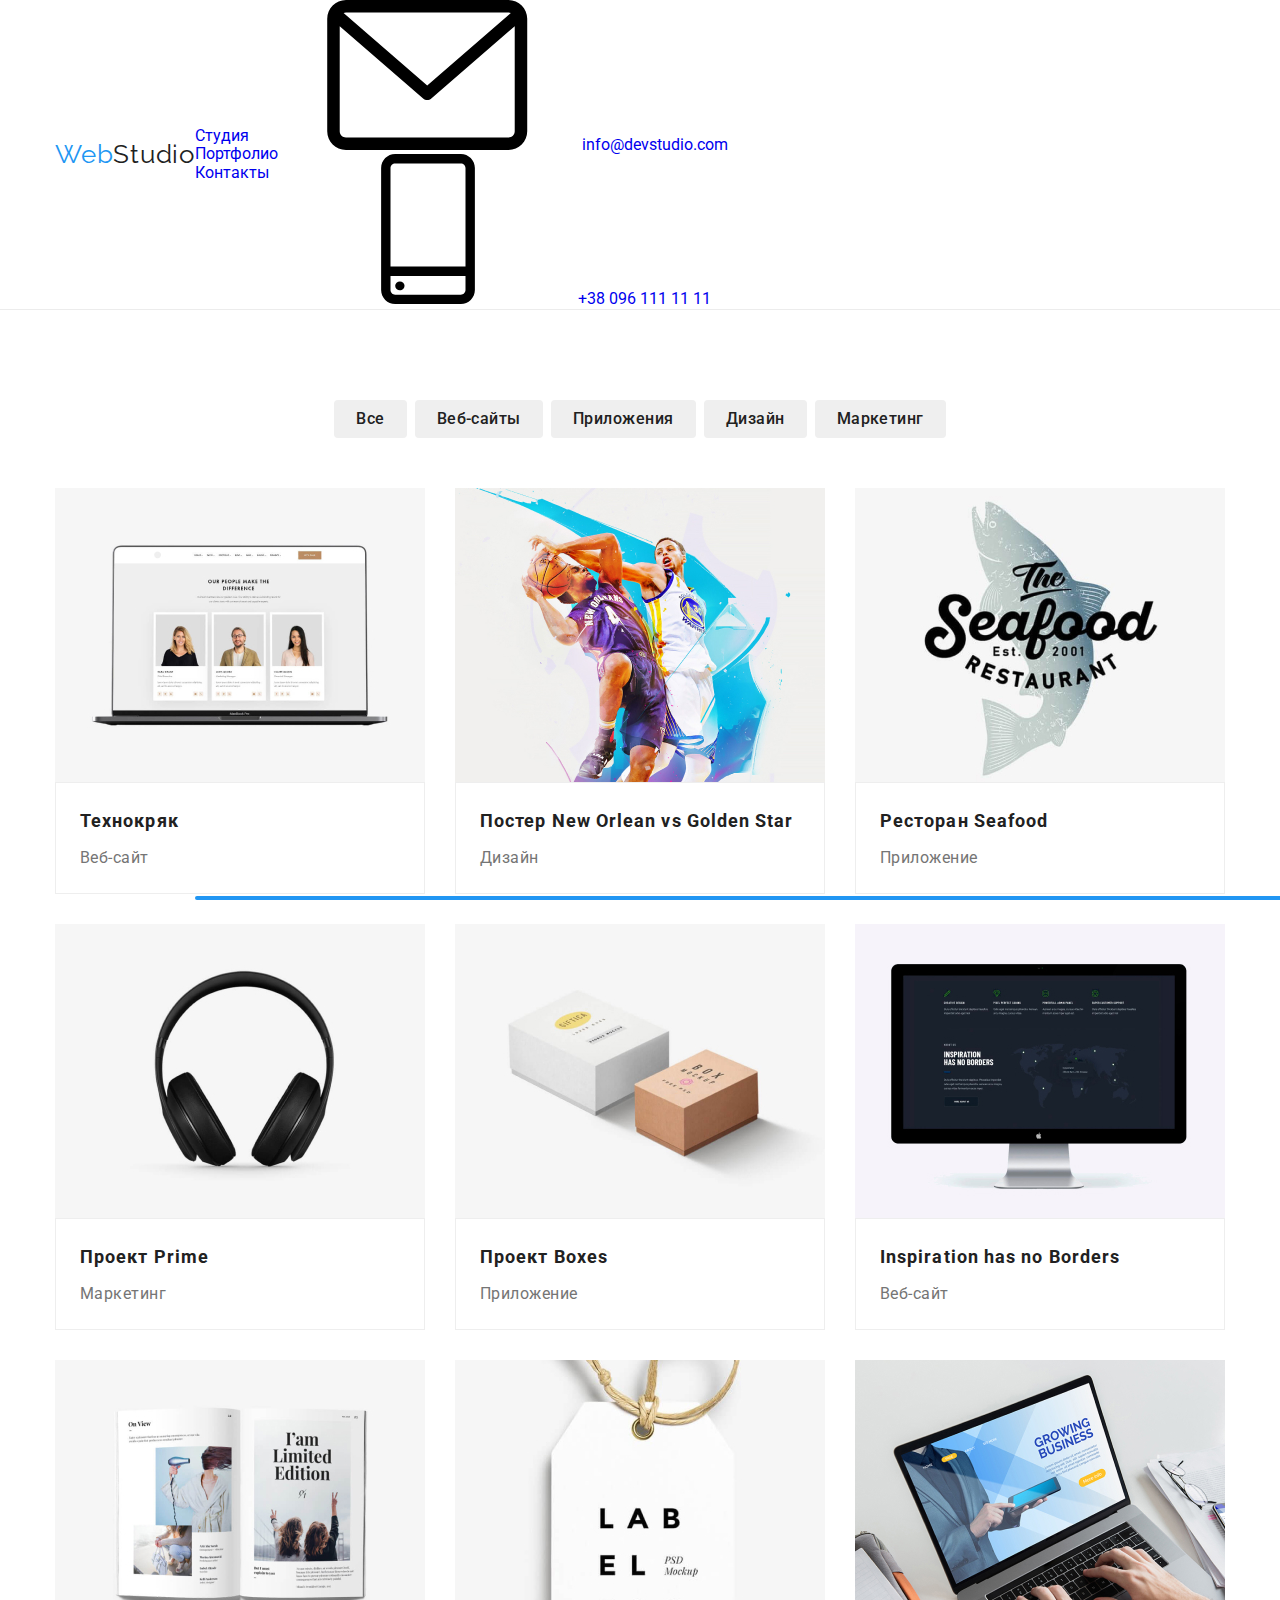
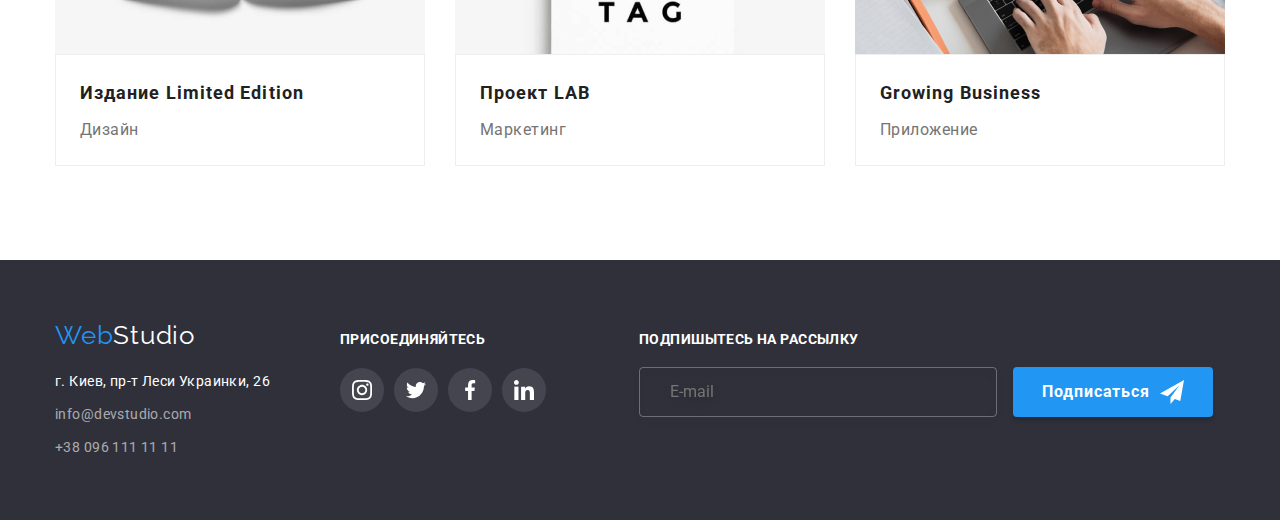
==== commit 4e9b11e5: "BEM" ====
--- a/portfolio.html
+++ b/portfolio.html
@@ -16,9 +16,9 @@
 </head>
 
 <body>
-    <header>
-    
-        <div class="container header header-portfolio">
+    <header class="header-portfolio">
+    
+        <div class="container header ">
             <a class="logo" href="./index.html"><span class="logo_web">Web</span>Studio</a>
     
             <nav>
--- a/css/main.css
+++ b/css/main.css
@@ -320,18 +320,18 @@
   align-items: center;
 }
 
-.site-nav {
+.header-site-nav {
   padding: 0;
   margin: 0;
   display: flex;
   margin-left: 93px;
 }
 
-.site-nav .site-nav-list + .site-nav-list {
+.header-site-nav .header-site-nav-list + .header-site-nav-list {
   margin-left: 40px;
 }
 
-.site-nav-link {
+.header-site-nav-link {
   display: block;
   padding-top: 32px;
   padding-bottom: 32px;
@@ -344,11 +344,11 @@
   transition: color 250ms;
 }
 
-.site-nav-link:focus, .site-nav-link:hover {
+.header-site-nav-link:focus, .header-site-nav-link:hover {
   color: var(--accent-color);
 }
 
-.site-nav .site-nav-link.current {
+.vsite-nav .header-site-nav-link.current {
   color: var(--accent-color);
 }
 
@@ -364,17 +364,17 @@
   width: 100%;
 }
 
-.auth-nav {
+.header-auth-nav {
   margin-left: auto;
   padding: 0;
   display: flex;
 }
 
-.auth-nav .auth-nav-list:not(:first-child) {
+.header-auth-nav .header-auth-nav-list:not(:first-child) {
   margin-left: 50px;
 }
 
-.auth-nav .auth-nav-contact {
+.header-auth-nav .header-auth-nav-contact {
   color: var(--primeri-text-color);
   font-size: 14px;
   line-height: 1.14;
@@ -385,26 +385,26 @@
   transition: color 250ms;
 }
 
-.auth-nav .auth-nav-contact:hover, .auth-nav .auth-nav-contact:focus {
+.header-auth-nav .header-auth-nav-contact:hover, .header-auth-nav .header-auth-nav-contact:focus {
   color: var(--accent-color);
 }
 
-.auth-nav-icon {
+.header-auth-nav-icon {
   transition: fill 250ms;
 }
 
-.auth-nav .auth-nav-contact:hover .auth-nav-icon,
-.auth-nav .auth-nav-contact:focus .auth-nav-icon {
+.header-auth-nav .header-auth-nav-contact:hover .header-auth-nav-icon,
+.header-auth-nav .header-auth-nav-contact:focus .header-auth-nav-icon {
   fill: var(--accent-color);
 }
 
-.auth-nav .email {
+.header-auth-nav .header-auth-nav-email {
   width: 16px;
   height: 12px;
   margin-right: 10px;
 }
 
-.auth-nav .tell {
+.header-auth-nav .header-auth-nav-tell {
   width: 10px;
   height: 16px;
   margin-right: 10px;
